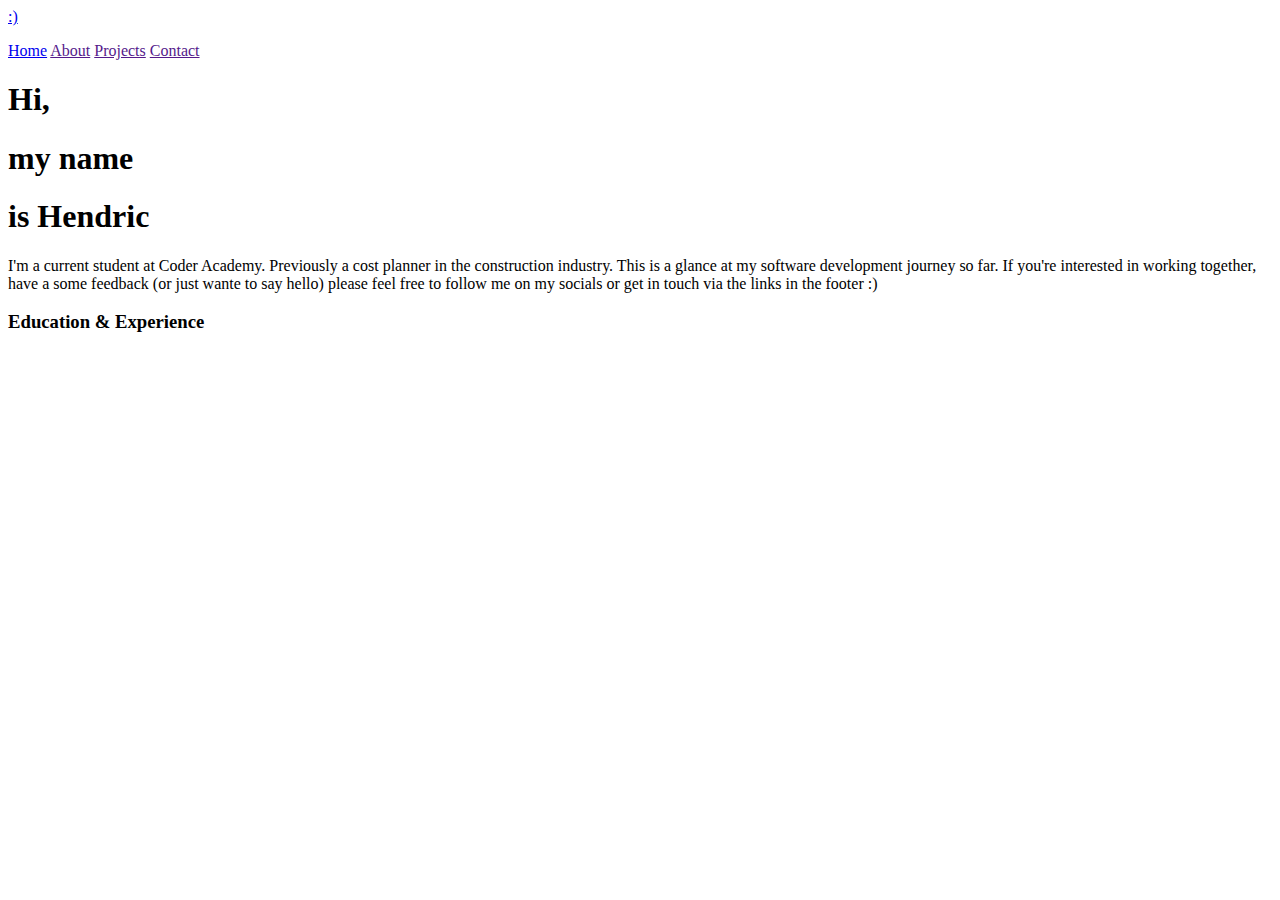
==== src/index.html @ ea8f6b7d "Start index. html with logo, nav bar items, head & intro paragraph" ====
<!DOCTYPE html>
<html lang="en">
<head>
    <meta charset="UTF-8">
    <meta name="viewport" content="width=device-width, initial-scale=1.0">
    <title>Hendric Widjaja | Web Developer</title>
</head>
<body>
    <header>
        <div id="logo">
            <a href="#"
                <p>
                    :)
                </p>
            </a>
        </div>
        <nav id="nav-items">
            <a href ="#">Home</a>
            <a href ="">About</a>
            <a href ="">Projects</a>
            <a href ="">Contact</a>
        </nav>
    </header>
    <main>
        <head class="intro">
            <h1>Hi,</h1>
            <h1>my name</h1>
            <h1>is Hendric</h1>
        </head>
        <aside>
            <p>
                I'm a current student at Coder Academy. Previously a cost planner in the construction industry. This is a glance at my software development journey so far. If you're interested in working together, have a some feedback (or just wante to say hello) please feel free to follow me on my socials or get in touch via the links in the footer :)
            </p>
        </aside>
        <head>
            <h3>
                Education & Experience
            </h3>
        </head>
    </main>
</body>
</html>
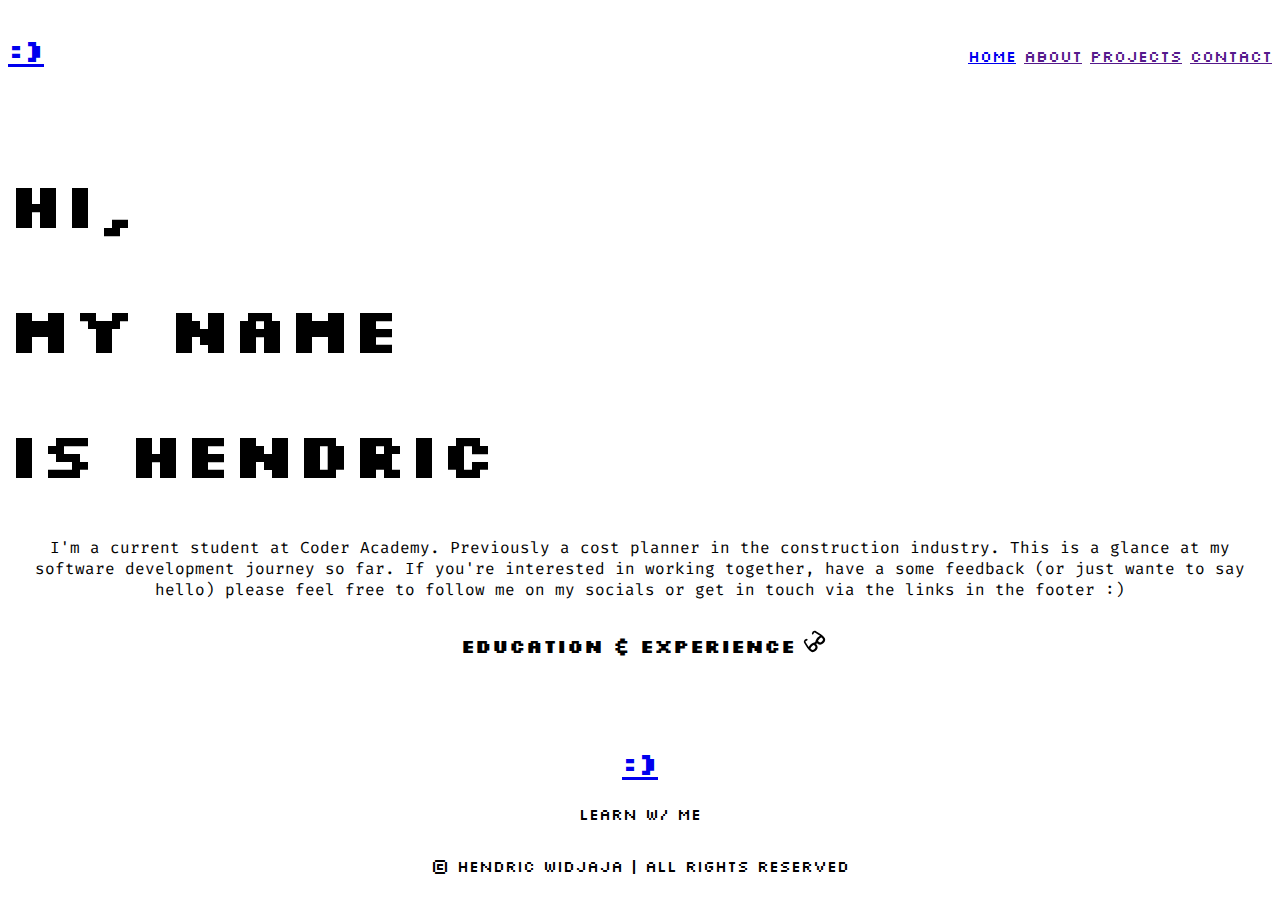
==== commit 3ab94c2d: "Add source for fonts and icons, created skeleton of footer and adjusted layout of content using flex" ====
--- a/src/index.html
+++ b/src/index.html
@@ -4,39 +4,76 @@
     <meta charset="UTF-8">
     <meta name="viewport" content="width=device-width, initial-scale=1.0">
     <title>Hendric Widjaja | Web Developer</title>
+
+    <!-- Link source for 3x google fonts (Fira Code / Silkscreen / Caveat) -->
+    <link rel="preconnect" href="https://fonts.googleapis.com">
+    <link rel="preconnect" href="https://fonts.gstatic.com" crossorigin>
+    <link href="https://fonts.googleapis.com/css2?family=Caveat:wght@400..700&family=Fira+Code:wght@300..700&family=Silkscreen:wght@400;700&display=swap" rel="stylesheet">
+
+    <!-- Link index.html to external stylesheet (index.css) -->
+    <link rel="stylesheet" href="./styles/index.css">
+
+    <!-- Link source for Font Awesome icons  -->
+    <link rel="stylesheet" href="https://cdnjs.cloudflare.com/ajax/libs/font-awesome/6.5.2/css/all.min.css" integrity="sha512-SnH5WK+bZxgPHs44uWIX+LLJAJ9/2PkPKZ5QiAj6Ta86w+fsb2TkcmfRyVX3pBnMFcV7oQPJkl9QevSCWr3W6A==" crossorigin="anonymous" referrerpolicy="no-referrer" />
+
 </head>
 <body>
     <header>
-        <div id="logo">
-            <a href="#"
-                <p>
-                    :)
-                </p>
-            </a>
+        <div class="header-section">
+            <div id="logo">
+                <a href="#">
+                    <h1>:)</h1>
+                </a>
+            </div>
+            <nav id="nav-items">
+                <a href ="#">Home</a>
+                <a href ="">About</a>
+                <a href ="">Projects</a>
+                <a href ="">Contact</a>
+            </nav>
         </div>
-        <nav id="nav-items">
-            <a href ="#">Home</a>
-            <a href ="">About</a>
-            <a href ="">Projects</a>
-            <a href ="">Contact</a>
-        </nav>
     </header>
     <main>
-        <head class="intro">
+        <div class="intro-heading">
             <h1>Hi,</h1>
             <h1>my name</h1>
             <h1>is Hendric</h1>
-        </head>
-        <aside>
+        </div>
+        <article class="intro-text">
             <p>
                 I'm a current student at Coder Academy. Previously a cost planner in the construction industry. This is a glance at my software development journey so far. If you're interested in working together, have a some feedback (or just wante to say hello) please feel free to follow me on my socials or get in touch via the links in the footer :)
             </p>
-        </aside>
-        <head>
+        </article>
+        <section class="edu-timeline">
             <h3>
                 Education & Experience
             </h3>
-        </head>
+            <img src="./images/edu-exp-icon.svg" alt="Icon representing a pair of grey glasses">
+        </section>
     </main>
+    <footer>
+            <div id="logo">
+                <a href="#">
+                    <h1>:)</h1>
+                </a>
+            </div>
+            <section class="footer-text">
+                <p>LEARN W/ ME</p>
+            </section>
+            <div class="social-media">
+                <a href="https://www.linkedin.com" target="_blank">
+                    <i class="fa-brands fa-github"></i>
+                </a>
+                <a href="https://www.linkedin.com" target="_blank">
+                    <i class="fa-brands fa-linkedin-in"></i>
+                </a>
+                <a href="https://www.linkedin.com" target="_blank">
+                    <i class="fa-solid fa-envelope"></i>
+                </a>
+            </div>
+            <div class="footer-text">
+                <p>&copy; HENDRIC WIDJAJA | ALL RIGHTS RESERVED</p>
+            </div>
+    </footer>
 </body>
 </html>--- a/src/styles/index.css
+++ b/src/styles/index.css
@@ -0,0 +1,73 @@
+/* Variables */
+:root {
+    --font-heading: "Silkscreen";
+}
+
+body {
+    display: flex;
+    flex-direction: column;
+    min-height: 100dvh;
+    justify-content: space-between;
+}
+
+#logo {
+    font-family: var(--font-heading);
+}
+
+/* Styling for header section */
+.header-section {
+    display: flex;
+    justify-content: space-between;
+    align-items: flex-end;
+    align-items: baseline;
+}
+
+#nav-items {
+    font-family:var(--font-heading);
+}
+
+/* Styling for introduction section */
+.intro-heading {
+    font-family: var(--font-heading);
+    font-size: 32px;
+}
+
+.intro-text {
+    font-family: "Fira code";
+    text-align: center;
+}
+
+/* Styling for Education & Experience section */
+.edu-timeline {
+    font-family: var(--font-heading);
+    /* font-size: 24px; */
+    display: flex;
+    justify-content: center;
+    align-items: baseline;
+    gap: 5px;
+}
+
+.edu-timeline img {
+    display: inline-block;
+    width: 20px;
+    height: 20px;
+    padding-left: 0px;
+    padding-top: 12px;
+    transform: rotate(-45deg);
+}
+
+/* Styling for footer section */
+footer {
+    padding: 16px;
+    text-align: center;
+}
+
+.social-media {
+    display: flex;
+    justify-content: center;
+    gap: 3rem;
+}
+
+.footer-text {
+    font-family: var(--font-heading);
+}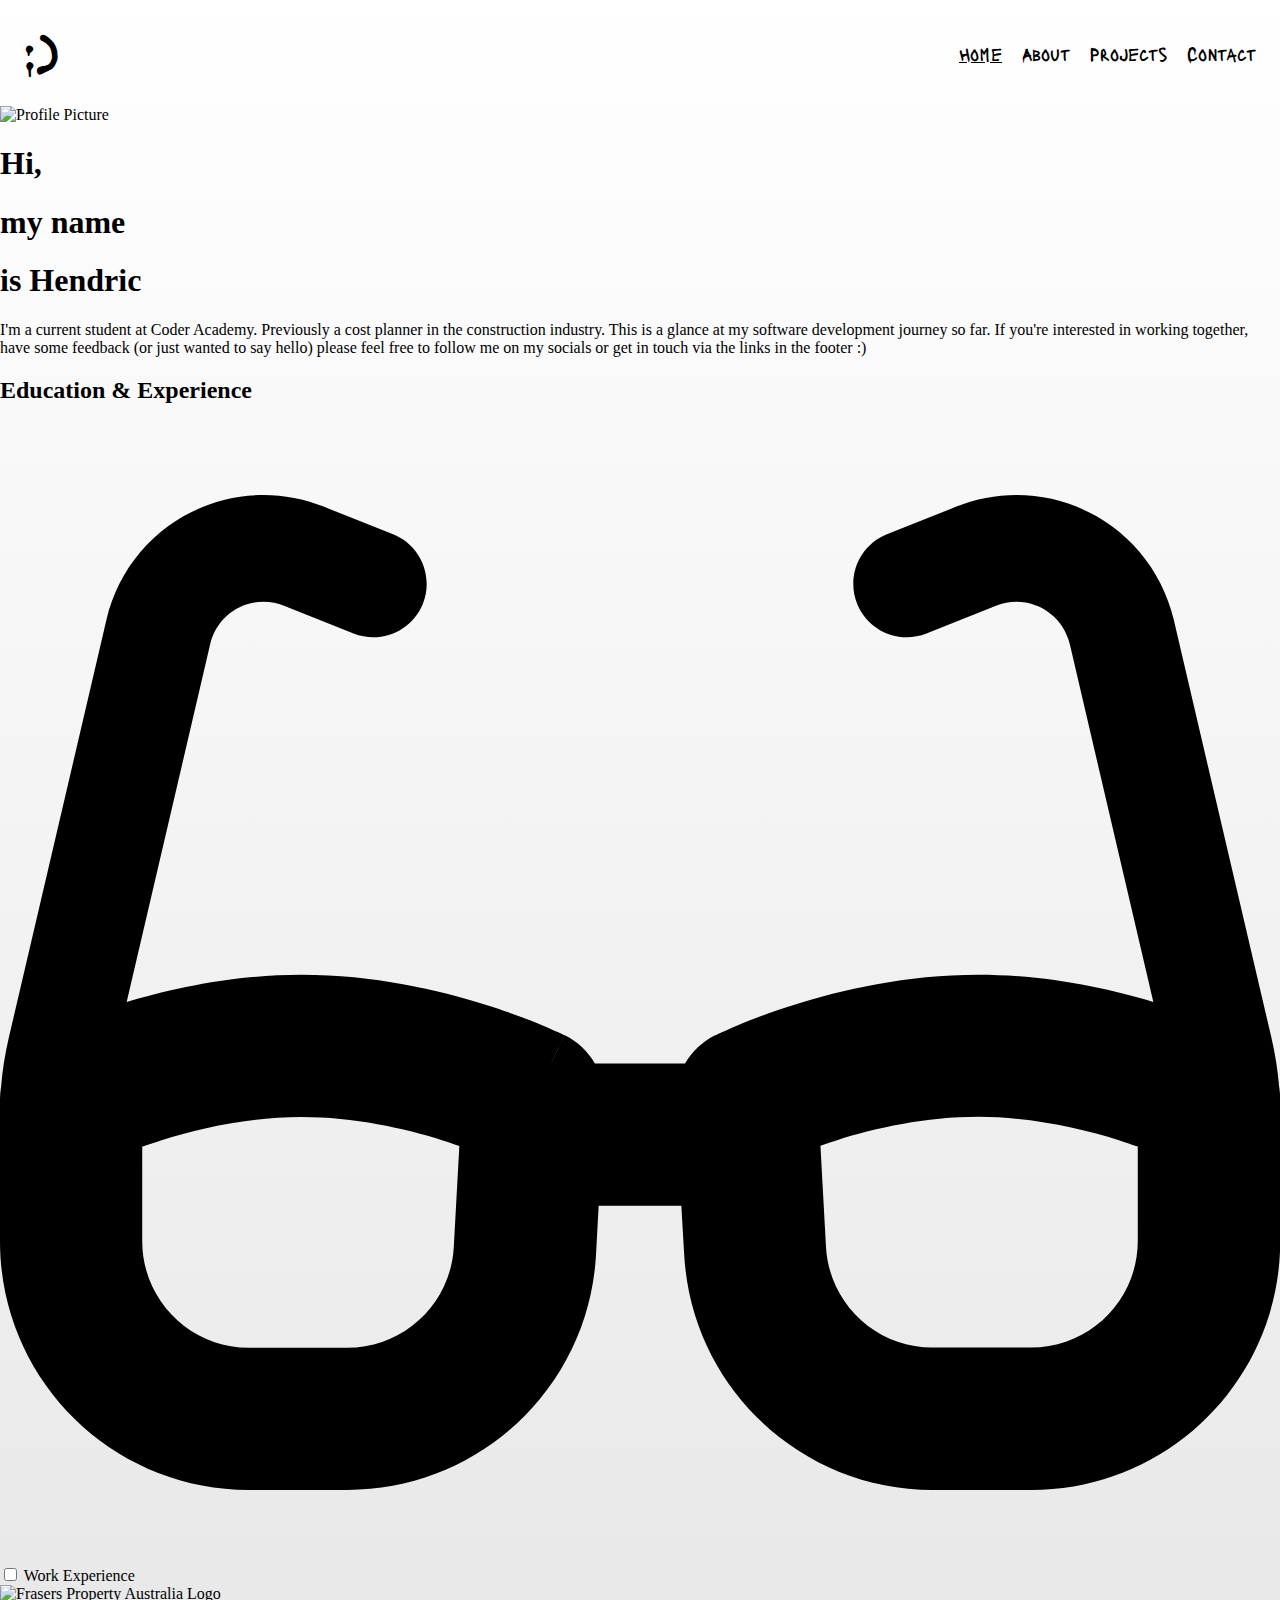
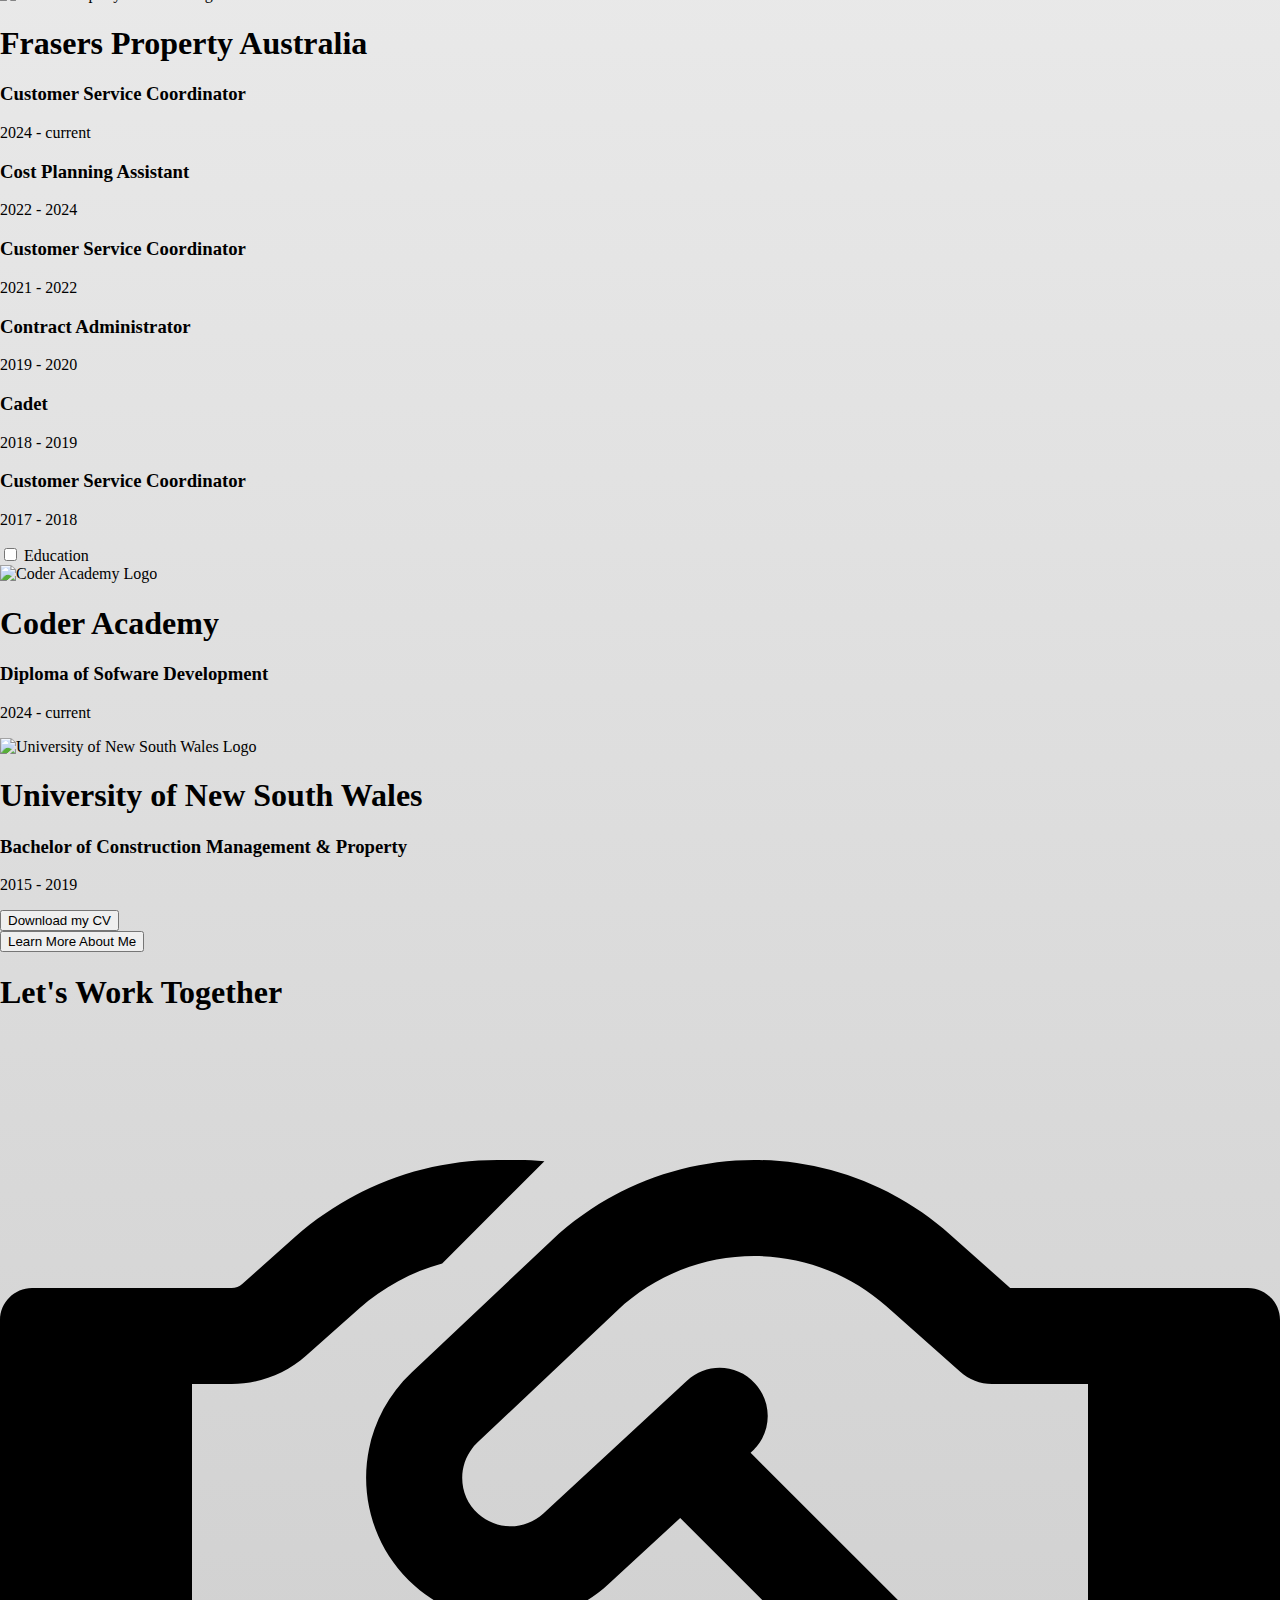
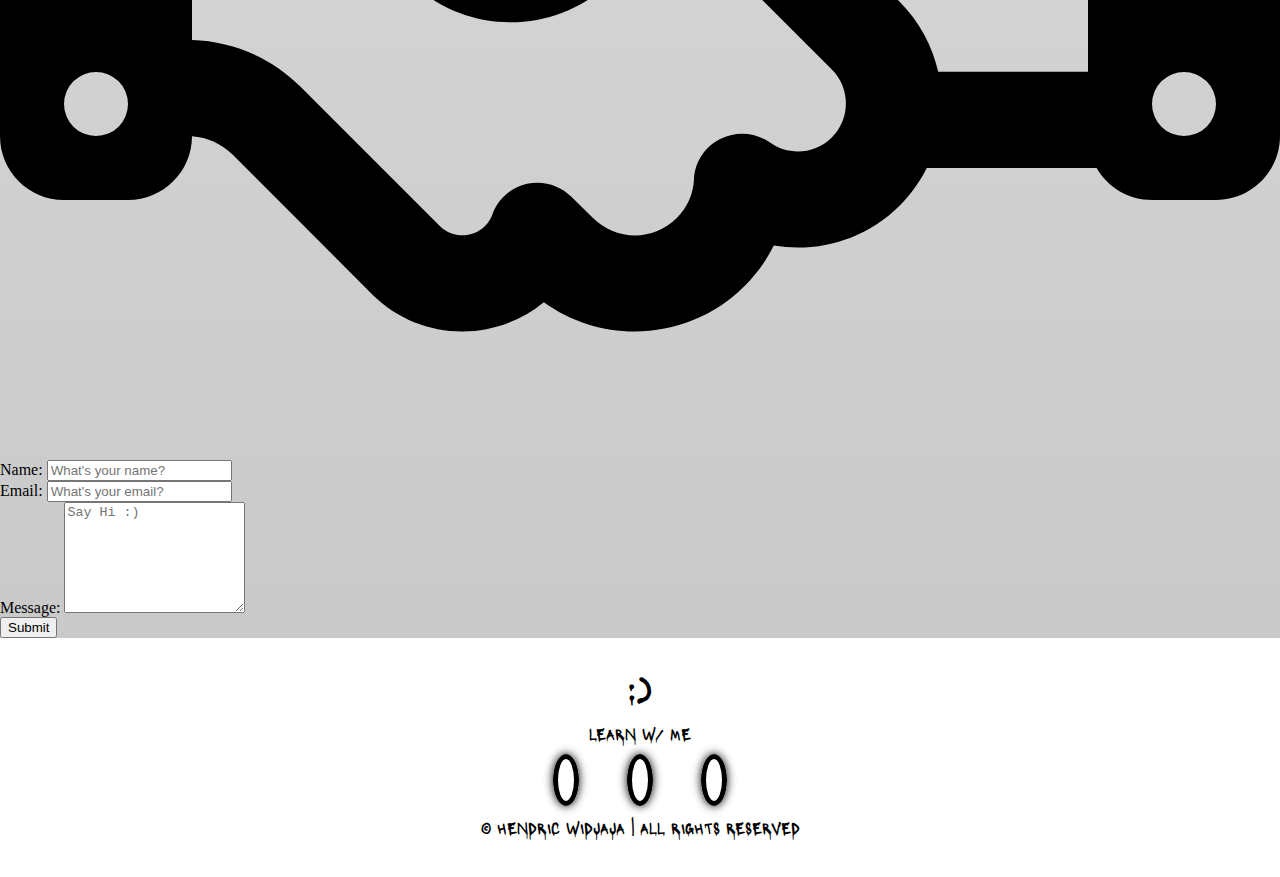
==== commit 5f091a1b: "Created new html pages for projects and project-page.css" ====
--- a/src/index.html
+++ b/src/index.html
@@ -5,75 +5,171 @@
     <meta name="viewport" content="width=device-width, initial-scale=1.0">
     <title>Hendric Widjaja | Web Developer</title>
 
-    <!-- Link source for 3x google fonts (Fira Code / Silkscreen / Caveat) -->
+    <!-- Link source for 4x google fonts (Fira Code / Laquer / Silkscreen / Caveat) -->
     <link rel="preconnect" href="https://fonts.googleapis.com">
     <link rel="preconnect" href="https://fonts.gstatic.com" crossorigin>
-    <link href="https://fonts.googleapis.com/css2?family=Caveat:wght@400..700&family=Fira+Code:wght@300..700&family=Silkscreen:wght@400;700&display=swap" rel="stylesheet">
+    <link href="https://fonts.googleapis.com/css2?family=Caveat:wght@400..700&family=Fira+Code:wght@300..700&family=Lacquer&family=Silkscreen:wght@400;700&display=swap" rel="stylesheet">
 
-    <!-- Link index.html to external stylesheet (index.css) -->
+    <!-- Link index.html to external stylesheets (index.css) -->
     <link rel="stylesheet" href="./styles/index.css">
+    <link rel="stylesheet" href="./styles/home.css">
 
     <!-- Link source for Font Awesome icons  -->
     <link rel="stylesheet" href="https://cdnjs.cloudflare.com/ajax/libs/font-awesome/6.5.2/css/all.min.css" integrity="sha512-SnH5WK+bZxgPHs44uWIX+LLJAJ9/2PkPKZ5QiAj6Ta86w+fsb2TkcmfRyVX3pBnMFcV7oQPJkl9QevSCWr3W6A==" crossorigin="anonymous" referrerpolicy="no-referrer" />
 
 </head>
 <body>
-    <header>
-        <div class="header-section">
+    <div class="page-background">
+        <header>
             <div id="logo">
-                <a href="#">
-                    <h1>:)</h1>
-                </a>
+                <a href="#">:)</a>
             </div>
             <nav id="nav-items">
-                <a href ="#">Home</a>
-                <a href ="">About</a>
-                <a href ="">Projects</a>
-                <a href ="">Contact</a>
+                <a class="active" href ="#">Home</a>
+                <a href ="./pages/about.html">About</a>
+                <a href ="./pages/projects.html">Projects</a>
+                <a href ="./pages/contact.html">Contact</a>
             </nav>
-        </div>
-    </header>
-    <main>
-        <div class="intro-heading">
-            <h1>Hi,</h1>
-            <h1>my name</h1>
-            <h1>is Hendric</h1>
-        </div>
-        <article class="intro-text">
-            <p>
-                I'm a current student at Coder Academy. Previously a cost planner in the construction industry. This is a glance at my software development journey so far. If you're interested in working together, have a some feedback (or just wante to say hello) please feel free to follow me on my socials or get in touch via the links in the footer :)
-            </p>
-        </article>
-        <section class="edu-timeline">
-            <h3>
-                Education & Experience
-            </h3>
-            <img src="./images/edu-exp-icon.svg" alt="Icon representing a pair of grey glasses">
-        </section>
-    </main>
-    <footer>
-            <div id="logo">
-                <a href="#">
-                    <h1>:)</h1>
-                </a>
+        </header>
+        <main>
+            <div class="profile">
+                <img src="./images/profile-picture2.jpg" alt="Profile Picture">
+            </div>
+            <div class="intro-heading">
+                    <h1>Hi,</h1>
+                    <h1>my name</h1>
+                    <h1>is Hendric</h1>
+            </div>
+            <article class="intro-text">
+                <p>
+                    I'm a current student at Coder Academy. Previously a cost planner in the construction industry. This is a glance at my software development journey so far. If you're interested in working together, have some feedback (or just wanted to say hello) please feel free to follow me on my socials or get in touch via the links in the footer :)
+                </p>
+            </article>
+            <section class="education-experience">
+                <section class="education-main-heading">
+                    <h2>
+                        Education & Experience
+                    </h2>
+                    <img src="./images/edu-exp-icon.svg" alt="Icon representing a pair of grey glasses">
+                </section>
+                <div class="accordion">
+                    <div>
+                        <input type="checkbox" name="education-accordion" id="Work-Experience" class="accordion__input">
+                        <label for="Work-Experience" class="accordion__label">Work Experience</label>
+                        <div class="accordion__content" id="work-exp-background">
+                            <div class="frasers-heading">
+                                <img src="./images/fpa-logo.png" alt="Frasers Property Australia Logo">
+                                <h1>Frasers Property Australia</h1>
+                            </div>
+                                <div class="frasers-roles">
+                                    <div class="frasers-role">
+                                        <h3>Customer Service Coordinator</h3>
+                                        <p>2024 - current</p>
+                                    </div>
+                                    <div class="frasers-role">
+                                        <h3>Cost Planning Assistant</h3>
+                                        <p>2022 - 2024</p>
+                                    </div>
+                                    <div class="frasers-role">
+                                        <h3>Customer Service Coordinator</h3>
+                                        <p>2021 - 2022</p>
+                                    </div>
+                                    <div class="frasers-role">
+                                        <h3>Contract Administrator</h3>
+                                        <p>2019 - 2020</p>
+                                    </div>
+                                    <div class="frasers-role">
+                                        <h3>Cadet</h3>
+                                        <p>2018 - 2019</p>
+                                    </div>
+                                    <div class="frasers-role">
+                                        <h3>Customer Service Coordinator</h3>
+                                        <p>2017 - 2018</p>
+                                    </div>
+                                </div>
+                        </div>
+                    <div>
+                    <div>
+                        <input type="checkbox" name="education-accordion" id="Education" class="accordion__input">
+                        <label for="Education" class="accordion__label">Education</label>
+                        <div class="accordion__content" id="education-background">
+                            <div class="education-heading">
+                                <div class="coder-academy-section">
+                                    <img src="./images/coder-academy-logo.png" alt="Coder Academy Logo">
+                                    <h1>Coder Academy</h1>
+                                </div>
+                                <div class="education-role">
+                                    <h3>Diploma of Sofware Development</h3>
+                                    <p>2024 - current</p>
+                                </div>
+                            </div>
+                            <div class="education-heading">
+                                <div class="unsw-section">
+                                    <img src="./images/unsw-logo.png" alt="University of New South Wales Logo">
+                                    <h1>University of New South Wales</h1>
+                                </div>
+                                <div class="education-role">
+                                    <h3>Bachelor of Construction Management & Property</h3>
+                                    <p>2015 - 2019</p>
+                                </div>
+                            </div>
+                        <div>
+                </div>
+            </section>
+            <div class="buttons">
+                <div class="btn-div">
+                    <button id="cv">Download my CV</button>
+                </div>
+                <div class="btn-div">
+                    <a href="./pages/about.html">
+                        <button id="about-btn-div">Learn More About Me</button>
+                    </a>
+                </div>
+            </div>
+            <form>
+                <div class="lets-work-heading">
+                    <h1>Let's Work Together</h1>
+                    <img src="./images/work-together-icon.svg" alt="Handshake icon">
+                </div>
+                <div class="form-elements">
+                    <label for="name">Name:</label>
+                    <input type="text" id="name" class="form-input" placeholder="What's your name?" autocomplete="on">
+                </div>
+                <div class="form-elements">
+                    <label for="email">Email:</label>
+                    <input type="text" id="email" class="form-input" placeholder="What's your email?" autocomplete="on">
+                </div>
+                <div class="form-elements">
+                    <label for="message">Message:</label>
+                    <textarea rows=7 id="message" class="form-input form-textarea" placeholder="Say Hi :)"></textarea>
+                </div>
+                <div class="form-elements">
+                        <button id="submit-message">Submit</button>
+                </div>
+            </form>
+        </main>
+        <footer>
+            <div id="footer-logo">
+                <a href="#">:)</a>
             </div>
             <section class="footer-text">
                 <p>LEARN W/ ME</p>
             </section>
             <div class="social-media">
-                <a href="https://www.linkedin.com" target="_blank">
+                <a href="https://github.com/hendricwidjaja" aria-label="Link to Hendric Widjaja's Github Profile" target="_blank" >
                     <i class="fa-brands fa-github"></i>
                 </a>
-                <a href="https://www.linkedin.com" target="_blank">
+                <a href="https://www.linkedin.com/in/hendric-widjaja/" aria-label="Link to Hendric Widjaja's Linkedin Profile" target="_blank">
                     <i class="fa-brands fa-linkedin-in"></i>
                 </a>
-                <a href="https://www.linkedin.com" target="_blank">
+                <a href="mailto:hcwidjaja@gmail.com" aria-label="Compose a new email to Hendric Widjaja" target="_blank">
                     <i class="fa-solid fa-envelope"></i>
                 </a>
             </div>
             <div class="footer-text">
                 <p>&copy; HENDRIC WIDJAJA | ALL RIGHTS RESERVED</p>
             </div>
-    </footer>
+        </footer>
+    </div>
 </body>
 </html>--- a/src/styles/index.css
+++ b/src/styles/index.css
@@ -1,71 +1,123 @@
 /* Variables */
 :root {
-    --font-heading: "Silkscreen";
+    --font-heading: "Lacquer";
+    --font-secondary: "Fira Code";
+    --main-background: linear-gradient(rgba(255, 255, 255, 0.354), #c6c6c6)
 }
 
 body {
     display: flex;
+    flex-wrap: wrap;
     flex-direction: column;
     min-height: 100dvh;
     justify-content: space-between;
-}
-
-#logo {
-    font-family: var(--font-heading);
+    margin: 0px;
 }
 
 /* Styling for header section */
-.header-section {
+
+#logo {
+    padding: 24px;
+}
+
+#logo a {
+    font-family: var(--font-heading);
+    display: inline-block;
+    color: black;
+    font-size: 3rem;
+    text-decoration: none;
+    cursor: pointer;
+    transition: 0.3s ease-in-out;
+}
+
+#logo a:hover {
+    transform: scale(1.25) rotate(5deg) translate(2px);
+    text-shadow: 0 0 16px black;
+}
+
+header {
     display: flex;
     justify-content: space-between;
-    align-items: flex-end;
-    align-items: baseline;
+    align-items: center;
 }
 
 #nav-items {
     font-family:var(--font-heading);
+    display: flex;
+    gap: 20px;
+    padding: 24px;
 }
 
-/* Styling for introduction section */
-.intro-heading {
-    font-family: var(--font-heading);
-    font-size: 32px;
+#nav-items a {
+    text-decoration: none;
+    color: black;
+    cursor: pointer;
+    transition: 0.3s ease-in-out;
+    font-size: 1.2rem;
 }
 
-.intro-text {
-    font-family: "Fira code";
-    text-align: center;
+#nav-items a:hover {
+    transform: scale(1.25);
+    text-shadow: 0 0 16px rgba(0, 0, 0, 0.385);
 }
 
-/* Styling for Education & Experience section */
-.edu-timeline {
-    font-family: var(--font-heading);
-    /* font-size: 24px; */
-    display: flex;
-    justify-content: center;
-    align-items: baseline;
-    gap: 5px;
+#nav-items a.active {
+    text-decoration: underline;
 }
 
-.edu-timeline img {
-    display: inline-block;
-    width: 20px;
-    height: 20px;
-    padding-left: 0px;
-    padding-top: 12px;
-    transform: rotate(-45deg);
+/* Styling for background of header & main sections */
+.page-background {
+    background-image: var(--main-background);
 }
 
 /* Styling for footer section */
 footer {
-    padding: 16px;
+    background-color: white;
+    padding: 32px 16px 16px 16px;
     text-align: center;
+}
+
+#footer-logo a {
+    font-family: var(--font-heading);
+    display: inline-block;
+    color: black;
+    font-size: 2rem;
+    text-decoration: none;
+    cursor: pointer;
+    transition: 0.3s ease-in-out;
+}
+
+#footer-logo a:hover {
+    transform: scale(1.25);
+    text-shadow: 0 0 16px black;
+}
+
+.footer-text {
+    margin-bottom: 24px;
 }
 
 .social-media {
     display: flex;
     justify-content: center;
     gap: 3rem;
+    margin-bottom: 24px;
+}
+
+.social-media i {
+    font-size: 24px;
+    color: black;
+    background-color: white;
+    border: 5px solid black;
+    padding: 8px;
+    border-radius: 50%;
+    box-shadow: 0 0 10px black;
+    cursor: pointer;
+    transition: 0.3s ease-in-out;
+}
+
+.social-media i:hover {
+    transform: scale(1.25);
+    box-shadow: 0 0 25px black;
 }
 
 .footer-text {
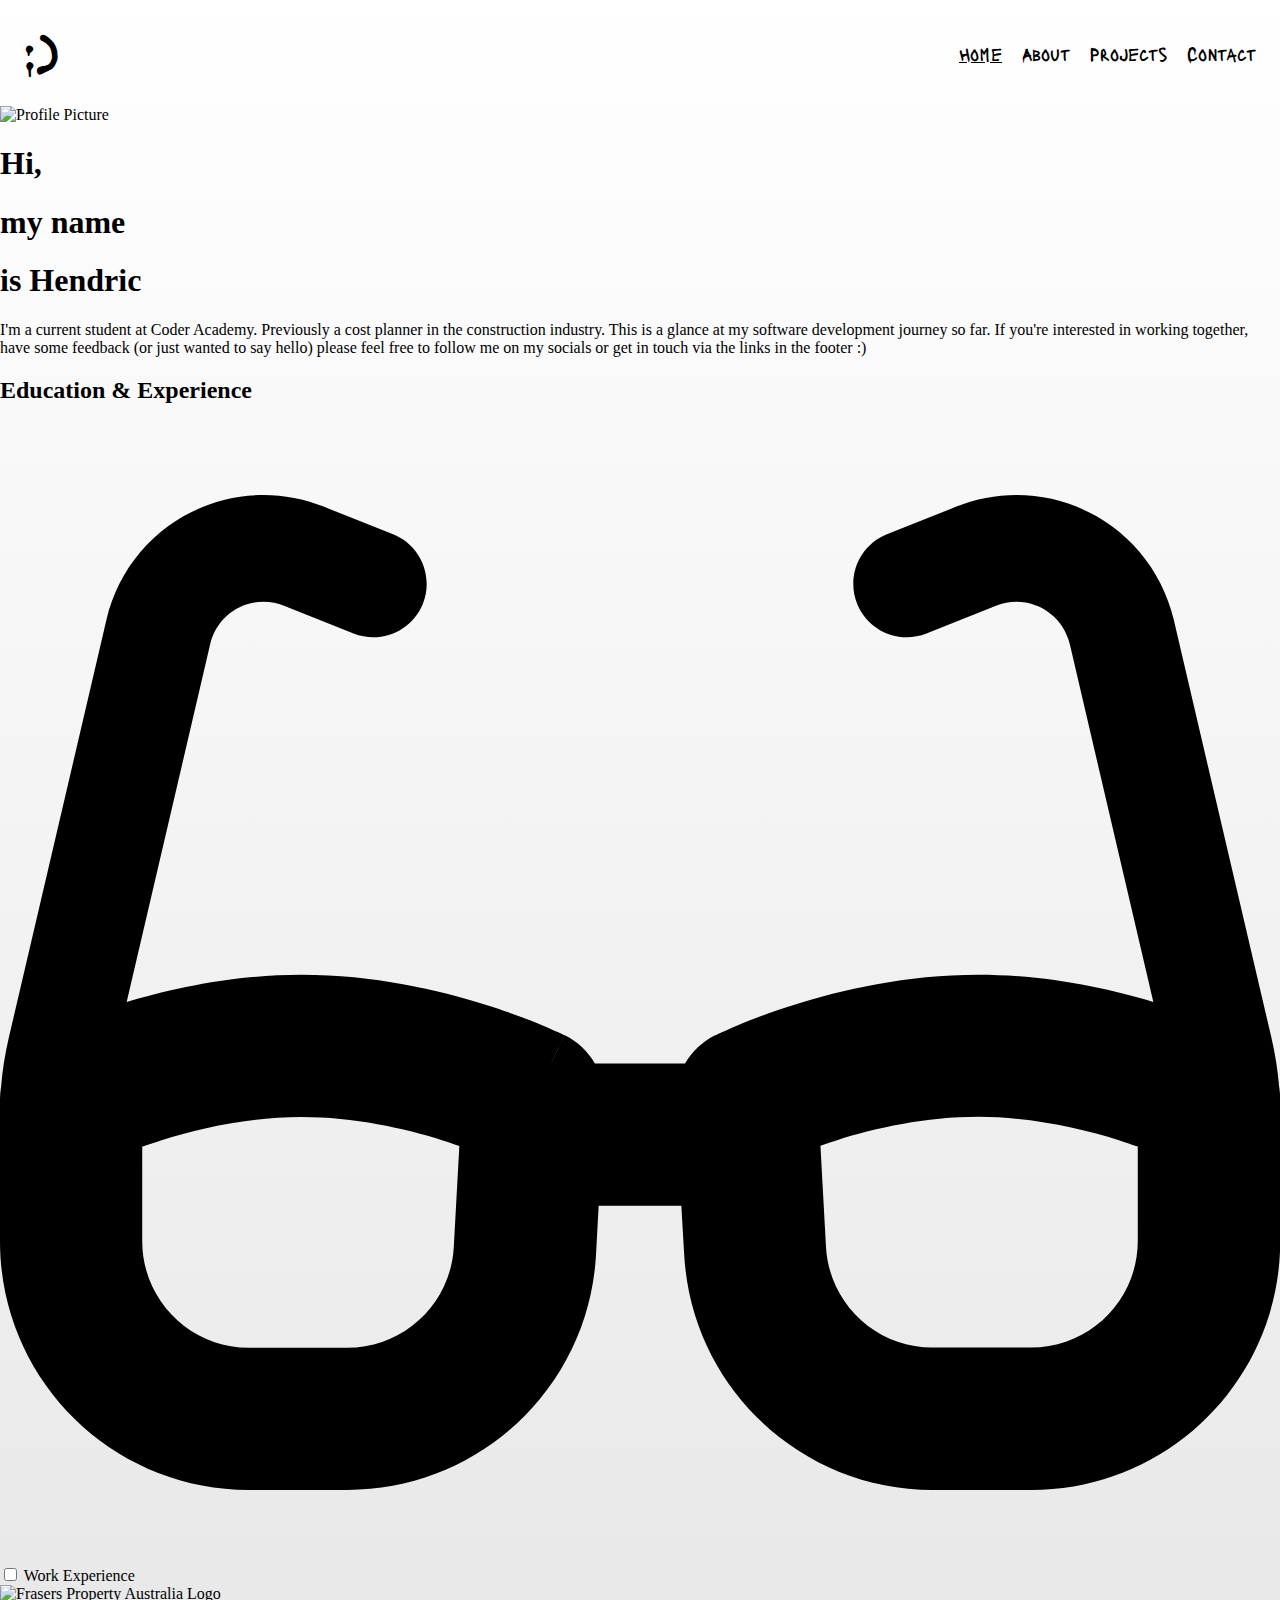
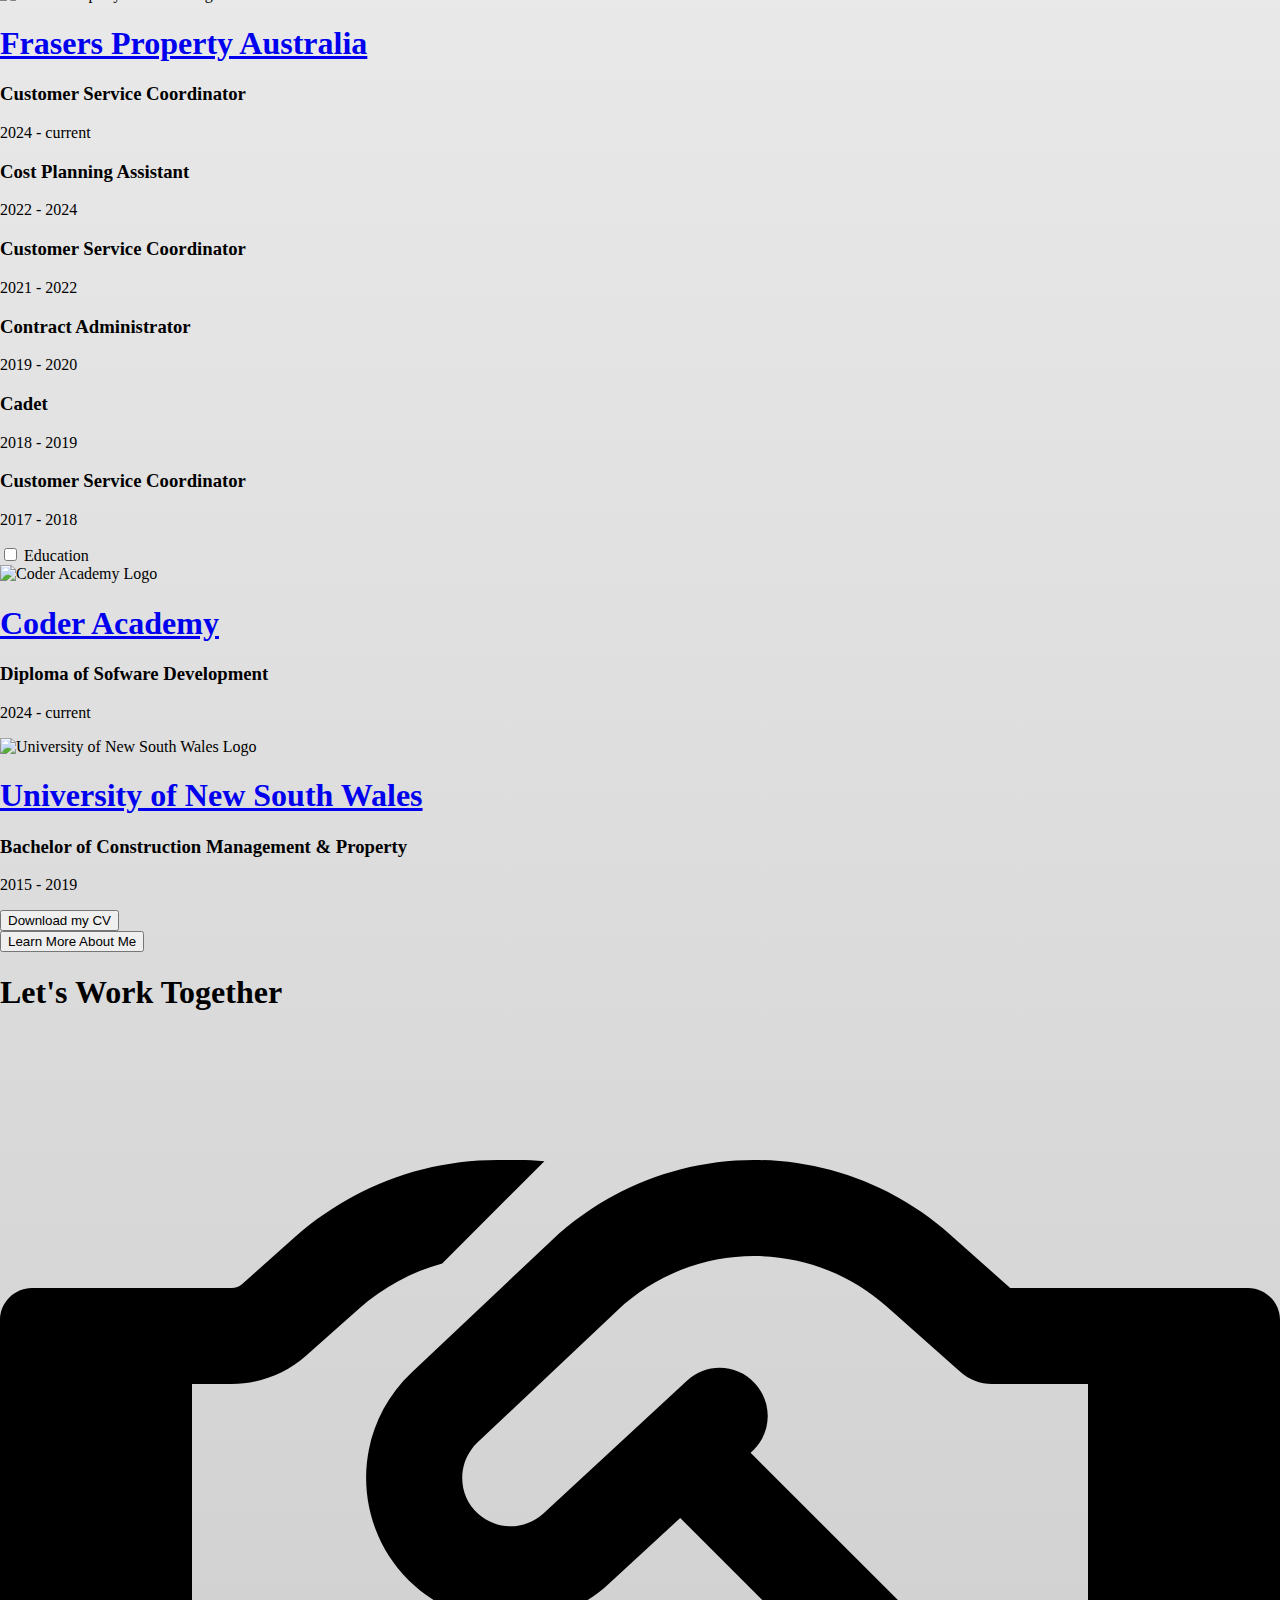
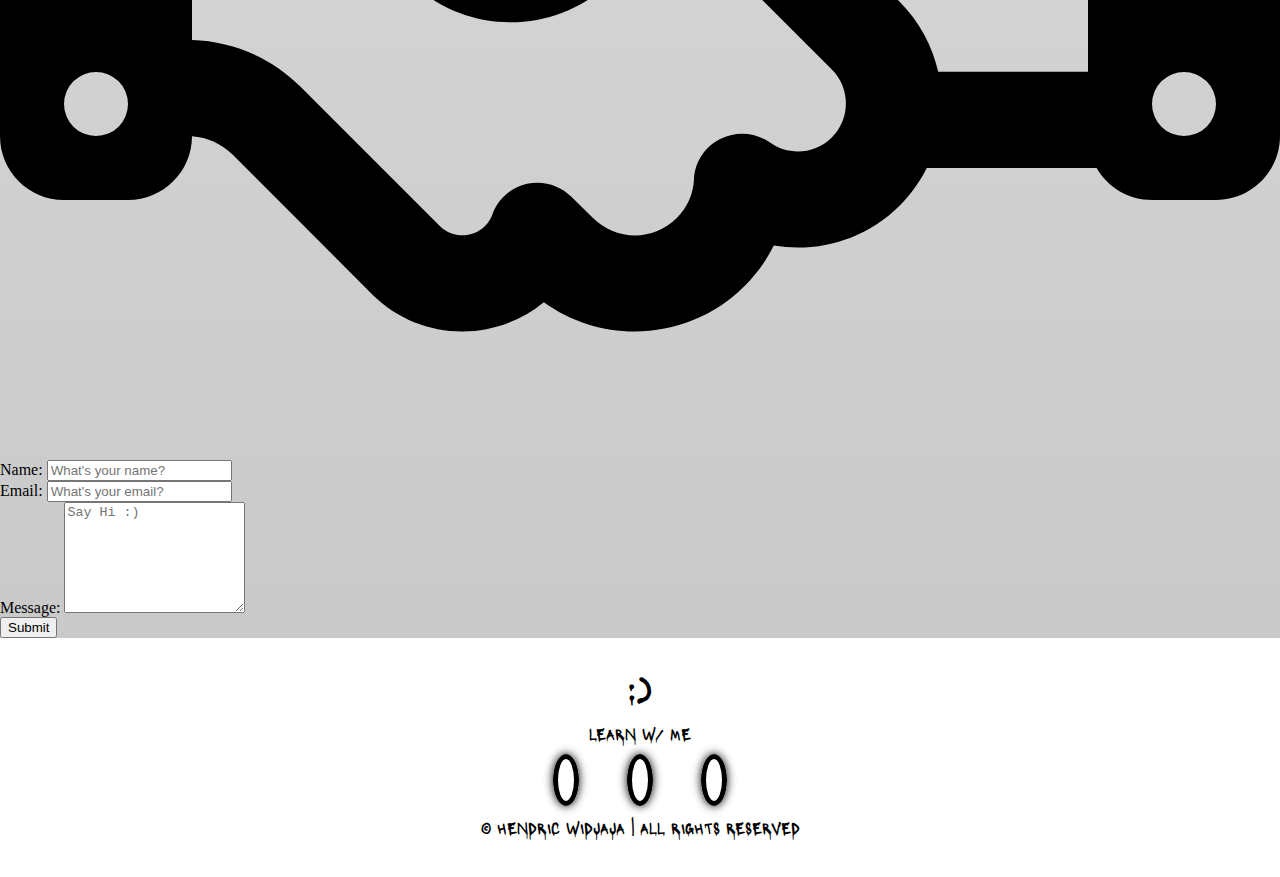
==== commit 48f4e2d1: "Add resume to git repo and link to download my cv button on home page" ====
--- a/src/index.html
+++ b/src/index.html
@@ -57,10 +57,12 @@
                         <input type="checkbox" name="education-accordion" id="Work-Experience" class="accordion__input">
                         <label for="Work-Experience" class="accordion__label">Work Experience</label>
                         <div class="accordion__content" id="work-exp-background">
-                            <div class="frasers-heading">
-                                <img src="./images/fpa-logo.png" alt="Frasers Property Australia Logo">
-                                <h1>Frasers Property Australia</h1>
-                            </div>
+                                <div class="frasers-heading">
+                                    <img src="./images/fpa-logo.png" alt="Frasers Property Australia Logo">
+                                    <a href="https://www.frasersproperty.com.au/" target="_blank" aria-label="Link to Frasers Property Australia Website">
+                                        <h1>Frasers Property Australia</h1>
+                                    </a>                            
+                                </div>
                                 <div class="frasers-roles">
                                     <div class="frasers-role">
                                         <h3>Customer Service Coordinator</h3>
@@ -96,7 +98,9 @@
                             <div class="education-heading">
                                 <div class="coder-academy-section">
                                     <img src="./images/coder-academy-logo.png" alt="Coder Academy Logo">
-                                    <h1>Coder Academy</h1>
+                                    <a href="https://coderacademy.edu.au/" target="_blank" aria-label="Link to Coder Academy Website">
+                                        <h1>Coder Academy</h1>
+                                    </a>
                                 </div>
                                 <div class="education-role">
                                     <h3>Diploma of Sofware Development</h3>
@@ -106,7 +110,9 @@
                             <div class="education-heading">
                                 <div class="unsw-section">
                                     <img src="./images/unsw-logo.png" alt="University of New South Wales Logo">
-                                    <h1>University of New South Wales</h1>
+                                    <a href="https://www.unsw.edu.au/" target="_blank" aria-label="Link to UNSW Website">
+                                        <h1>University of New South Wales</h1>
+                                    </a>
                                 </div>
                                 <div class="education-role">
                                     <h3>Bachelor of Construction Management & Property</h3>
@@ -118,7 +124,9 @@
             </section>
             <div class="buttons">
                 <div class="btn-div">
-                    <button id="cv">Download my CV</button>
+                    <a href="./hw-resume-t1a2.pdf" target="_blank" alt="Download my CV">
+                        <button id="cv">Download my CV</button>
+                    </a>
                 </div>
                 <div class="btn-div">
                     <a href="./pages/about.html">
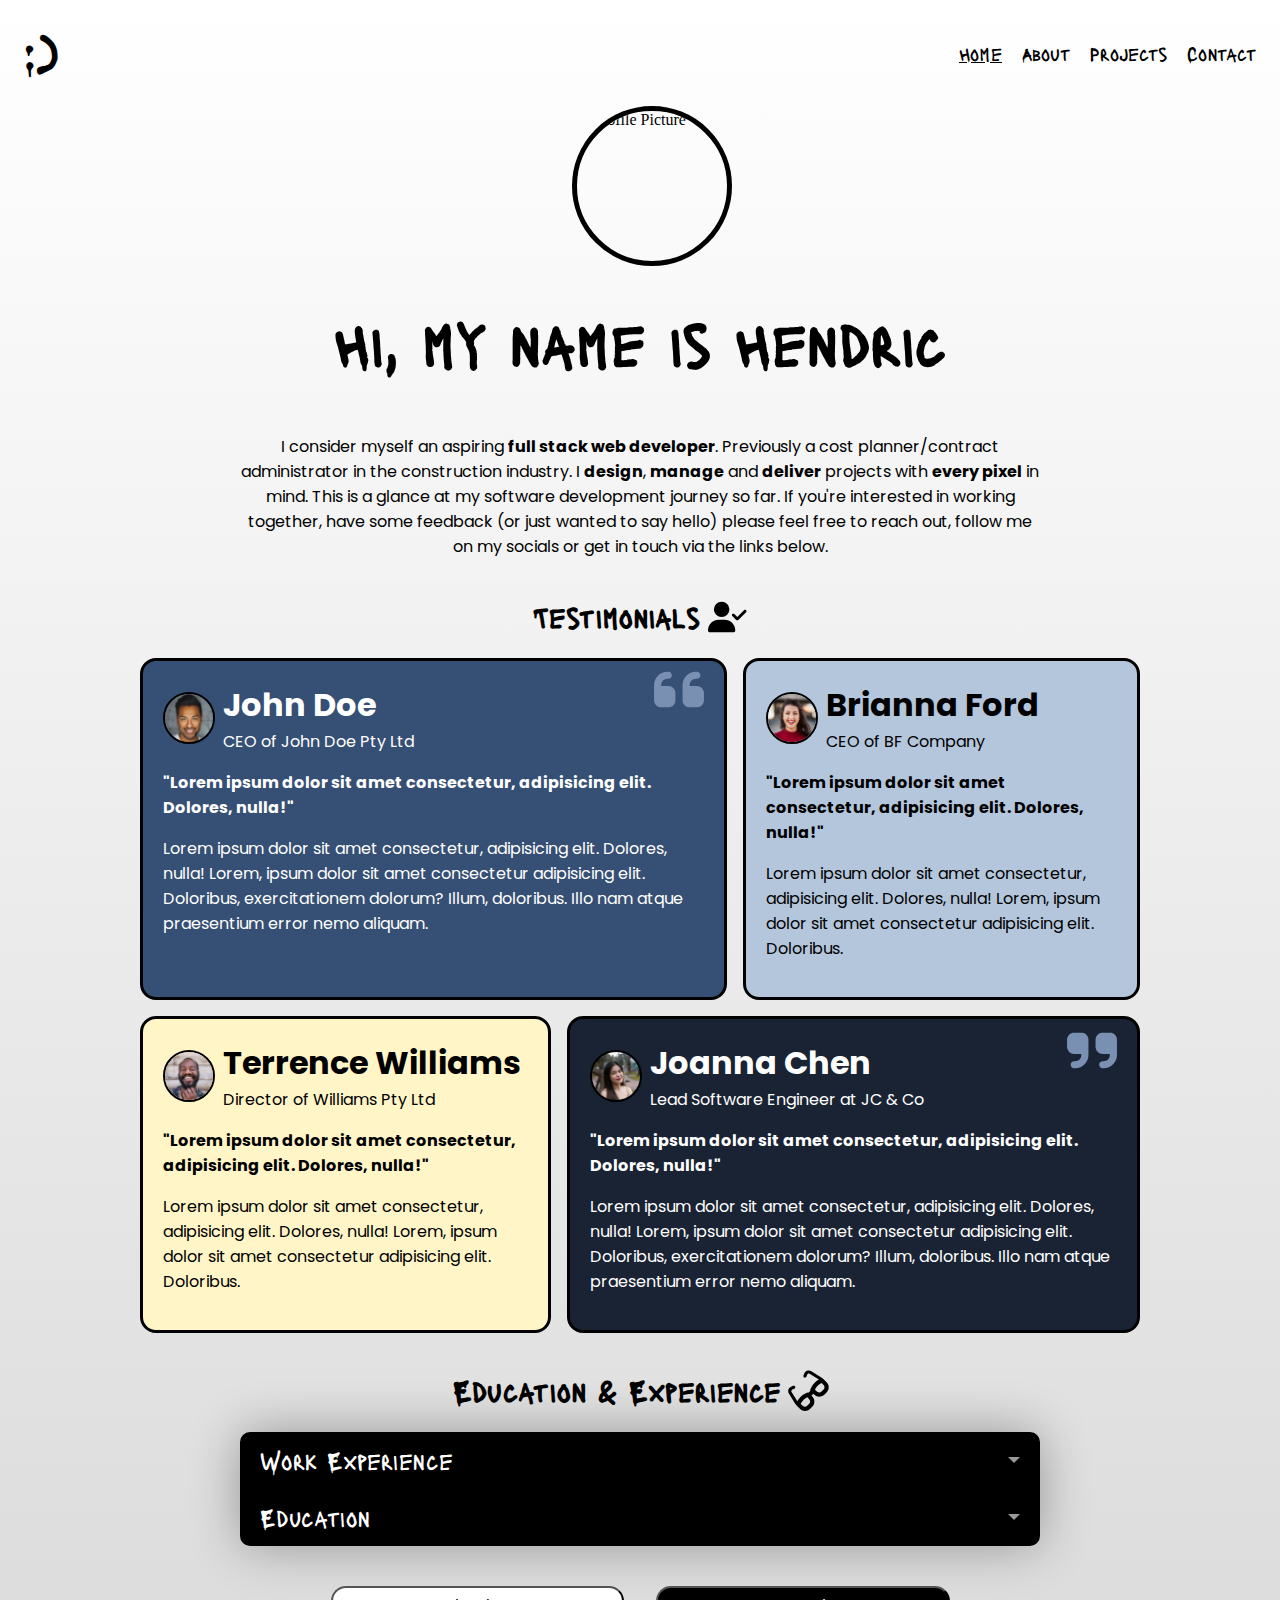
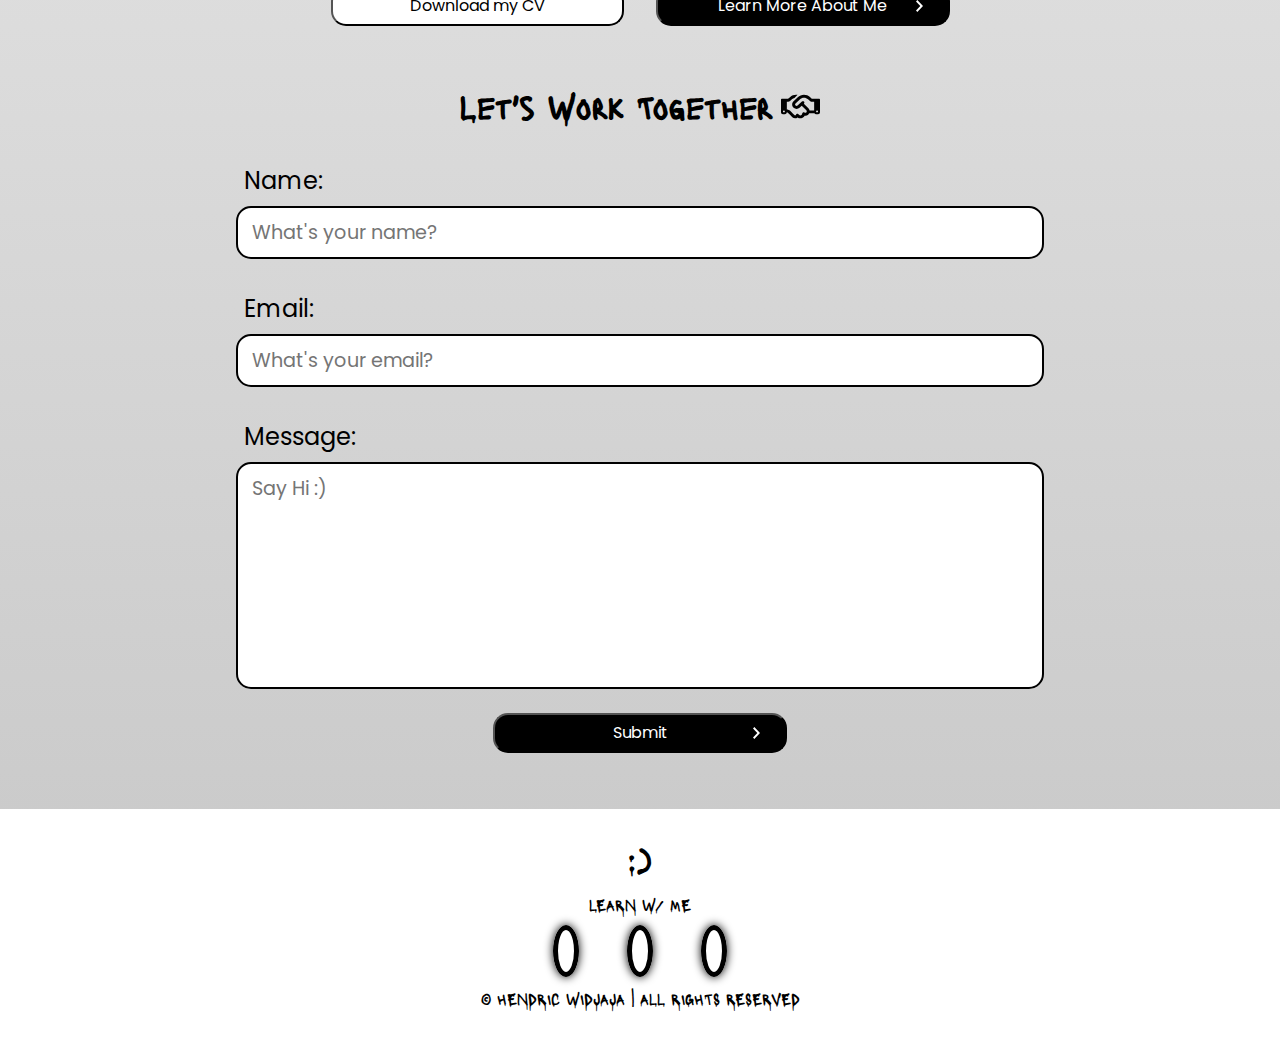
==== commit e3b02611: "Add testimonial section to home page and update secondary font to home & about pages for better legi" ====
--- a/src/index.html
+++ b/src/index.html
@@ -5,10 +5,10 @@
     <meta name="viewport" content="width=device-width, initial-scale=1.0">
     <title>Hendric Widjaja | Web Developer</title>
 
-    <!-- Link source for 4x google fonts (Fira Code / Laquer / Silkscreen / Caveat) -->
+    <!-- Link source for 2x google fonts (Poppins & Laquer) -->
     <link rel="preconnect" href="https://fonts.googleapis.com">
     <link rel="preconnect" href="https://fonts.gstatic.com" crossorigin>
-    <link href="https://fonts.googleapis.com/css2?family=Caveat:wght@400..700&family=Fira+Code:wght@300..700&family=Lacquer&family=Silkscreen:wght@400;700&display=swap" rel="stylesheet">
+    <link href="https://fonts.googleapis.com/css2?family=Lacquer&family=Poppins:ital,wght@0,100;0,200;0,300;0,400;0,500;0,600;0,700;0,800;0,900;1,100;1,200;1,300;1,400;1,500;1,600;1,700;1,800;1,900&display=swap" rel="stylesheet">
 
     <!-- Link index.html to external stylesheets (index.css) -->
     <link rel="stylesheet" href="./styles/index.css">
@@ -16,6 +16,9 @@
 
     <!-- Link source for Font Awesome icons  -->
     <link rel="stylesheet" href="https://cdnjs.cloudflare.com/ajax/libs/font-awesome/6.5.2/css/all.min.css" integrity="sha512-SnH5WK+bZxgPHs44uWIX+LLJAJ9/2PkPKZ5QiAj6Ta86w+fsb2TkcmfRyVX3pBnMFcV7oQPJkl9QevSCWr3W6A==" crossorigin="anonymous" referrerpolicy="no-referrer" />
+
+    <!-- Add link to favicon -->
+    <link rel="icon" href="./images/face-laugh-beam-solid.svg">
 
 </head>
 <body>
@@ -42,9 +45,63 @@
             </div>
             <article class="intro-text">
                 <p>
-                    I'm a current student at Coder Academy. Previously a cost planner in the construction industry. This is a glance at my software development journey so far. If you're interested in working together, have some feedback (or just wanted to say hello) please feel free to follow me on my socials or get in touch via the links in the footer :)
+                    I consider myself an aspiring <strong>full stack web developer</strong>. Previously a cost planner/contract administrator in the construction industry. I <strong>design</strong>, <strong>manage</strong> and <strong>deliver</strong> projects with <strong>every pixel</strong> in mind. This is a glance at my software development journey so far. If you're interested in working together, have some feedback (or just wanted to say hello) please feel free to reach out, follow me on my socials or get in touch via the links below.
                 </p>
             </article>
+            <section class="review-grid">
+                <section class="testimonial-main-heading">
+                    <h2>
+                        Testimonials
+                    </h2>
+                    <img src="./images/user-check-solid.svg" alt="User icon with checkmark">
+                </section>
+                <article class="reviews">
+                    <div class="flex-review-content">
+                        <div class="reviewer-details">
+                            <img src="./images/reviewer1.jpg" alt="Portrait of reviewer 1">
+                            <div class="reviewer-name-container">
+                                <h1 class="reviewer-name">John Doe</h1>
+                                <p class="reviewer-title">CEO of John Doe Pty Ltd</p>
+                            </div>
+                        </div>
+                        <p class="review-highlight">"Lorem ipsum dolor sit amet consectetur, adipisicing elit. Dolores, nulla!"</p>
+                        <p class="review-remainder">Lorem ipsum dolor sit amet consectetur, adipisicing elit. Dolores, nulla! Lorem, ipsum dolor sit amet consectetur adipisicing elit. Doloribus, exercitationem dolorum? Illum, doloribus. Illo nam atque praesentium error nemo aliquam.</p>
+                    </div>
+                    <div class="flex-review-content">
+                        <div class="reviewer-details">
+                            <img src="./images/reviewer2.jpg" alt="Portrait of reviewer 1">
+                            <div class="reviewer-name-container">    
+                                <h1 class="reviewer-name">Brianna Ford</h1>
+                                <p class="reviewer-title">CEO of BF Company</p>
+                            </div>
+                        </div>
+                        <p class="review-highlight">"Lorem ipsum dolor sit amet consectetur, adipisicing elit. Dolores, nulla!"</p>
+                        <p class="review-remainder">Lorem ipsum dolor sit amet consectetur, adipisicing elit. Dolores, nulla! Lorem, ipsum dolor sit amet consectetur adipisicing elit. Doloribus.</p>
+                    </div>
+                    <div class="flex-review-content">
+                        <div class="reviewer-details">
+                            <img src="./images/reviewer3.jpg" alt="Portrait of reviewer 1">
+                            <div class="reviewer-name-container">
+                                <h1 class="reviewer-name">Terrence Williams</h1>
+                                <p class="reviewer-title">Director of Williams Pty Ltd</p>
+                            </div>
+                        </div>
+                        <p class="review-highlight">"Lorem ipsum dolor sit amet consectetur, adipisicing elit. Dolores, nulla!"</p>
+                        <p class="review-remainder">Lorem ipsum dolor sit amet consectetur, adipisicing elit. Dolores, nulla! Lorem, ipsum dolor sit amet consectetur adipisicing elit. Doloribus.</p>
+                    </div>
+                    <div class="flex-review-content">
+                        <div class="reviewer-details">
+                            <img src="./images/reviewer4.jpg" alt="Portrait of reviewer 1">
+                            <div class="reviewer-name-container">
+                                <h1 class="reviewer-name">Joanna Chen</h1>
+                                <p class="reviewer-title">Lead Software Engineer at JC & Co</p>
+                            </div>
+                        </div>
+                        <p class="review-highlight">"Lorem ipsum dolor sit amet consectetur, adipisicing elit. Dolores, nulla!"</p>
+                        <p class="review-remainder">Lorem ipsum dolor sit amet consectetur, adipisicing elit. Dolores, nulla! Lorem, ipsum dolor sit amet consectetur adipisicing elit. Doloribus, exercitationem dolorum? Illum, doloribus. Illo nam atque praesentium error nemo aliquam.</p>
+                    </div>
+                </article>
+            </section>
             <section class="education-experience">
                 <section class="education-main-heading">
                     <h2>
--- a/src/styles/index.css
+++ b/src/styles/index.css
@@ -1,7 +1,7 @@
 /* Variables */
 :root {
     --font-heading: "Lacquer";
-    --font-secondary: "Fira Code";
+    --font-secondary: "Poppins";
     --main-background: linear-gradient(rgba(255, 255, 255, 0.354), #c6c6c6)
 }
 
@@ -9,15 +9,14 @@
     display: flex;
     flex-wrap: wrap;
     flex-direction: column;
-    min-height: 100dvh;
+    min-height: 100svh;
     justify-content: space-between;
     margin: 0px;
 }
 
-/* Styling for header section */
-
+/* Styling for header section / navigation bar */
 #logo {
-    padding: 24px;
+    padding: 1.5rem;
 }
 
 #logo a {
@@ -27,7 +26,7 @@
     font-size: 3rem;
     text-decoration: none;
     cursor: pointer;
-    transition: 0.3s ease-in-out;
+    transition: 0.1s ease-in-out;
 }
 
 #logo a:hover {
@@ -44,25 +43,31 @@
 #nav-items {
     font-family:var(--font-heading);
     display: flex;
+    align-items: center;
     gap: 20px;
-    padding: 24px;
+    padding: 1.5rem ;
 }
 
 #nav-items a {
     text-decoration: none;
     color: black;
     cursor: pointer;
-    transition: 0.3s ease-in-out;
+    transition: 0.1s ease-in-out;
     font-size: 1.2rem;
 }
 
 #nav-items a:hover {
-    transform: scale(1.25);
-    text-shadow: 0 0 16px rgba(0, 0, 0, 0.385);
+    transform: scale(1.1);
 }
 
 #nav-items a.active {
     text-decoration: underline;
+}
+
+@media screen and (max-width: 450px) {
+    #nav-items a:first-child {
+        display: none;
+    }
 }
 
 /* Styling for background of header & main sections */
@@ -84,11 +89,11 @@
     font-size: 2rem;
     text-decoration: none;
     cursor: pointer;
-    transition: 0.3s ease-in-out;
+    transition: 0.1s ease-in-out;
 }
 
 #footer-logo a:hover {
-    transform: scale(1.25);
+    transform: scale(1.1);
     text-shadow: 0 0 16px black;
 }
 
@@ -112,12 +117,12 @@
     border-radius: 50%;
     box-shadow: 0 0 10px black;
     cursor: pointer;
-    transition: 0.3s ease-in-out;
+    transition: 0.1s ease-in-out;
 }
 
 .social-media i:hover {
-    transform: scale(1.25);
-    box-shadow: 0 0 25px black;
+    transform: scale(1.1);
+    box-shadow: 0 0 25px rgba(0, 0, 0, 0.452);
 }
 
 .footer-text {
--- a/src/styles/home.css
+++ b/src/styles/home.css
@@ -0,0 +1,554 @@
+/* Centred Layout for main section using flex box */
+main {
+    display: flex;
+    flex-direction: column;
+    justify-content: center;
+    margin-bottom: 40px;
+}
+
+/* Styling for Profile picture with responsiveness */
+.profile img {
+    height: 100px;
+    width: 100px;
+    border-radius: 50%;
+    border: 5px solid black;
+    margin-left: 24px;
+    transition: 0.2s ease-in-out;
+}
+
+@media screen and (min-width: 699px) {
+    .profile {
+        display: flex;
+        justify-content: center;
+        margin: 0px;
+    }
+    .profile img {
+        height: 150px;
+        width: 150px;
+    }
+}
+
+.profile img:hover {
+    transform: scale(1.25);
+}
+
+.intro-heading {
+    font-family: var(--font-heading);
+    font-size: 30px;
+    padding-left: 24px;
+    padding-right: 24px;
+}
+
+.intro-heading h1 {
+    transition: 0.3s ease-in-out;
+}
+
+.intro-heading h1:hover {
+    transform: scale(1.1);
+}
+
+@media screen and (max-width: 698px) {
+    .intro-heading h1:hover {
+        transform: translate(20px);
+    }
+    .profile img:hover {
+        transform: translate(20px);
+    }
+}
+
+@media screen and (min-width: 699px) {
+    .intro-heading {
+        display: flex;
+        justify-content: center;
+        gap: 24px;
+    }
+}
+
+.intro-text {
+    font-family: var(--font-secondary);
+    text-align: center;
+    padding-left: 24px;
+    padding-right: 24px;
+    display: flex;
+    justify-content: center;
+}
+
+.intro-text p {
+    max-width: 800px;
+}
+
+/* Styling for testimonial section */
+.review-grid {
+    margin-bottom: 16px;
+}
+
+.testimonial-main-heading {
+    display: flex;
+    align-items: center;
+    gap: 8px;
+    font-family: var(--font-heading);
+    font-size: 1.2rem;
+    justify-content: center;
+}
+
+.testimonial-main-heading img {
+    width: 2.4rem;
+    height: 2.4rem;
+}
+
+.reviews {
+    font-family: var(--font-secondary);
+    gap: 1rem;
+    width: 85dvw;
+    max-width: 1000px;
+    margin: auto;
+    display: grid;
+    grid-template-areas:
+    'one'
+    'two'
+    'three'
+    'four';
+}
+
+/* Add quotation styling to first and fourth testimonial tile */
+.flex-review-content:nth-child(1)::after {
+    content: "";
+    position: absolute;
+    width: 50px;
+    height: 60px;
+    right: 20px;
+    top: 0;
+    background-image: url(../images/quote-left-solid.svg);
+    background-size: contain;
+}
+
+.flex-review-content:nth-child(4)::after {
+    content: "";
+    position: absolute;
+    width: 50px;
+    height: 60px;
+    transform: rotate(180deg);
+    right: 20px;
+    top: 0;
+    background-image: url(../images/quote-left-solid.svg);
+    background-size: contain;
+}
+
+.flex-review-content:nth-child(1) {
+    grid-area: one;
+    background-color: #364F74;
+    color: white;
+    position: relative;
+}
+.flex-review-content:nth-child(2) {
+    grid-area: two;
+    background-color: #B3C6DB;
+    color: black;
+}
+.flex-review-content:nth-child(3) {
+    grid-area: three;
+    background-color: #FFF5C7;
+    color: black;
+}
+.flex-review-content:nth-child(4) {
+    grid-area: four;
+    background-color: #1A2334;
+    color: white;
+    position: relative;
+}
+
+@media screen and (min-width: 699px) {
+    .reviews {
+        grid-template-areas:
+        'one one two'
+        'three four four';
+        }
+}
+
+.flex-review-content {
+    border: 3px solid black;
+    border-radius: 16px;
+    padding: 20px;
+}
+
+.reviewer-details {
+    display: flex;
+    align-items: center;
+    gap: 8px;
+}
+
+.reviewer-details img {
+    height: 3rem;
+    border: 2px solid black;
+    border-radius: 50px;
+}
+
+.reviewer-name-container {
+    display: flex;
+    flex-direction: column;
+}
+
+.reviewer-name-container > * {
+    margin: 0px;
+}
+
+.reviewer-name {
+    font-weight: bold;
+}
+
+.review-highlight {
+    font-weight: bold;
+}
+
+.education-experience {
+    padding-left: 24px;
+    padding-right: 24px;
+}
+
+.education-main-heading {
+    display: flex;
+    align-items: center;
+    gap: 8px;
+    font-family: var(--font-heading);
+    font-size: 1.2rem;
+    justify-content: center;
+}
+
+.education-main-heading img {
+    width: 2.4rem;
+    height: 2.4rem;
+    transform: rotate(-45deg);
+}
+
+/* Interactive Accordion Styling to Education & Experience section */
+.accordion {
+    max-width: 800px;
+    margin: auto;
+    box-shadow: 0 0 50px rgba(0, 0, 0, 0.33);
+    border-radius: 10px;
+    overflow: hidden;
+    font-family: var(--font-heading);
+    background: black;
+}
+
+.accordion__label {
+    padding: 14px 20px;
+}
+
+.accordion__content {
+    padding: 14px 20px;
+}
+
+.accordion__label {
+    display: block;
+    color: white;
+    font-weight: 500;
+    font-size: 24px;
+    cursor: pointer;
+    position: relative;
+    transition: background 0.5s;
+}
+
+.accordion__label:hover {
+    background: rgba(255, 255, 255, 0.88);
+    color: black;
+}
+
+/* Styling for Triangle animation to indicate checked/not checked */
+.accordion__label::after {
+    content: "";
+    position: absolute;
+    top: 50%;
+    transform: translateY(-50%);
+    right: 20px;
+    width: 12px;
+    height: 6px;
+    background-image: url('data:image/svg+xml;utf8,<svg width="100" height="50" xmlns="http://www.w3.org/2000/svg"><polygon points="0,0 100,0 50,50" style="fill:%23FFFFFF99;" /></svg>');
+    background-size: contain;
+    transition: transform 0.4s;
+}
+
+/* Animation for triangle to turn 180 degrees */
+.accordion__input:checked ~ .accordion__label::after {
+    transform: rotate(0.5turn);
+}
+
+.accordion__content a {
+    color: black;
+    text-decoration: none;
+    transition: 0.2s ease-in-out;
+}
+
+.frasers-heading {
+    display: flex;
+    align-items: center;
+    gap: 24px;
+}
+
+.frasers-heading a:hover {
+    transform: scale(1.1);
+}
+
+.coder-academy-section a:hover {
+    transform: scale(1.1);
+}
+
+.unsw-section a:hover {
+    transform: scale(1.1);
+}
+
+.frasers-heading img {
+    width: 48px;
+    height: 48px;
+}
+
+/* Flexbox layout for Frasers Property Australia Work Experience Card */
+.frasers-roles {
+    display: flex;
+    flex-direction: column;
+    gap: 10px;
+}
+
+.frasers-role {
+    display: flex;
+    justify-content: space-between;
+    align-items: center;
+    background-color: rgba(255, 255, 255, 0.811);
+    /* background-color: transparent;
+    backdrop-filter: blur(40px); */
+    border-radius: 20px;
+    padding: 0px 16px;
+    border: 4px solid black;
+    font-size: 20px;
+}
+
+.frasers-role p {
+    font-family: var(--font-secondary)
+}
+
+@media screen and (max-width: 625px) {
+    .frasers-role {
+        flex-direction: column;
+        text-align: center;
+    }
+    .frasers-role > * {
+        margin: 0.5rem;
+    }
+}
+
+.coder-academy-section {
+    display: flex;
+    align-items: center;
+    gap: 20px;
+}
+
+.unsw-section {
+    display: flex;
+    align-items: center;
+    gap: 20px;
+}
+
+.education-heading {
+    display: flex;
+    flex-direction: column;
+    background-color: rgba(255, 255, 255, 0.92);
+    margin: 10px;
+    border-radius: 20px;
+    padding: 16px;
+    border: 4px solid black;
+}
+
+.education-role {
+    display: flex;
+    align-items: center;
+    justify-content: space-between;
+    font-size: 20px;
+}
+
+.education-role p {
+    font-family: var(--font-secondary)
+}
+
+@media screen and (max-width: 841px) {
+    .education-role {
+        flex-direction: column;
+        text-align: center;
+    }
+    .education-role > * {
+        margin: 0.5rem;
+    }
+}
+
+.education-heading img {
+    width: 48px;
+    height: 48px;
+}
+
+.accordion__content {
+    background: white;
+    line-height: 1.6;
+    font-size: 0.85em;
+    display: none;
+}
+
+/* Hides checkbox from being seen by user */
+.accordion__input {
+    display: none;
+
+}
+
+/* When accordion__input is checked, the following sibling named .accordion__content will be displayed */
+.accordion__input:checked ~ .accordion__content {
+    display: block;
+}
+
+#work-exp-background {
+    background-image: url(../images/fpa-bg1-unsplash.jpg);
+    background-size: 800px;
+    background-repeat: none;
+}
+
+#education-background {
+    background-image: url(../images/unsw-bg2-unsplash.jpg);
+    background-size: 800px;
+}
+
+.buttons {
+    display: flex;
+    flex-wrap: wrap;
+    justify-content: center;
+    padding: 40px;
+    gap: 32px;
+}
+
+#cv {
+    height: 40px;
+    background-color: white;
+    border-radius: 15px;
+    font-size: 16px;
+    font-family: var(--font-secondary);
+    width: 293.5px;
+    transition: 0.1s ease-in-out;
+}
+
+#cv:hover {
+    cursor: pointer;
+    transform: scale(1.02);
+    box-shadow: 0 0 25px rgba(0, 0, 0, 0.519);
+}
+
+#about-btn-div {
+    height: 40px;
+    background-color: black;
+    color: white;
+    border-radius: 15px;
+    font-size: 16px;
+    font-family: var(--font-secondary);
+    width: 293.5px;
+    background-image: url("data:image/svg+xml,%3Csvg xmlns='http://www.w3.org/2000/svg' width='7.41' height='12' viewBox='0 0 7.41 12'%3E%3Cpath d='M10,6,8.59,7.41,13.17,12,8.59,16.59,10,18l6-6Z' transform='translate(-8.59 -6)' fill='%23fff'/%3E%3C/svg%3E");
+    background-repeat: no-repeat;
+    background-position: right 24px center;
+    transition: 0.1s ease-in-out;
+}
+
+#about-btn-div:hover {
+    cursor: pointer;
+    transform: scale(1.02);
+    box-shadow: 0 0 25px rgba(0, 0, 0, 0.563);
+}
+
+@media screen and (max-width: 699px) {
+    #about-btn-div  {
+        width: 80dvw;
+    }
+    #cv  {
+        width: 80dvw;
+    }
+}
+
+.lets-work-heading {
+    display: flex;
+    align-items: center;
+    gap: 8px;
+    font-family: var(--font-heading);
+    font-size: 1rem;
+    justify-content: center;
+}
+
+.lets-work-heading img {
+    display: inline-block;
+    width: 2.4rem;
+    height: 2.4rem;
+}
+
+form {
+    display: flex;
+    flex-direction: column;
+    align-items: center;
+    padding: 0px 24px;
+    font-family: var(--font-secondary);
+    gap: 8px;
+}
+
+.form-elements {
+    display: flex;
+    flex-direction: column;
+    margin-bottom: 16px;
+}
+
+.form-elements label {
+    padding: 8px;
+    font-size: 1.5rem;
+}
+
+.form-input {
+    width: 80dvw;
+    border: 2px solid black;
+    border-radius: 15px;
+    padding: 10px 14px;
+    outline: none;
+    font-size: 1.2rem;
+    font-family: var(--font-secondary);
+}
+
+/* Resizes width of form inputs to suit larger screens beyond 699px */
+@media screen and (min-width: 699px) {
+    .form-input {
+        width: 80dvw;
+        max-width: 776px;
+    }
+}
+
+.form-input:focus {
+    box-shadow: inset 0px 0px 10px 0px rgba(192, 192, 192, 0.592);
+}
+
+.form-textarea {
+    resize: none;
+}
+
+#submit-message {
+    height: 40px;
+    background-color: black;
+    color: white;
+    border-radius: 15px;
+    font-size: 16px;
+    font-family: var(--font-secondary);
+    width: 293.5px;
+    background-image: url("data:image/svg+xml,%3Csvg xmlns='http://www.w3.org/2000/svg' width='7.41' height='12' viewBox='0 0 7.41 12'%3E%3Cpath d='M10,6,8.59,7.41,13.17,12,8.59,16.59,10,18l6-6Z' transform='translate(-8.59 -6)' fill='%23fff'/%3E%3C/svg%3E");
+    background-repeat: no-repeat;
+    background-position: right 24px center;
+    transition: 0.1s ease-in-out;
+}
+
+@media screen and (max-width: 699px) {
+    #submit-message {
+        width: 80dvw;
+    }
+}
+
+#submit-message:hover {
+    cursor: pointer;
+    transform: scale(1.02);
+    box-shadow: 0 0 25px rgba(0, 0, 0, 0.485);
+}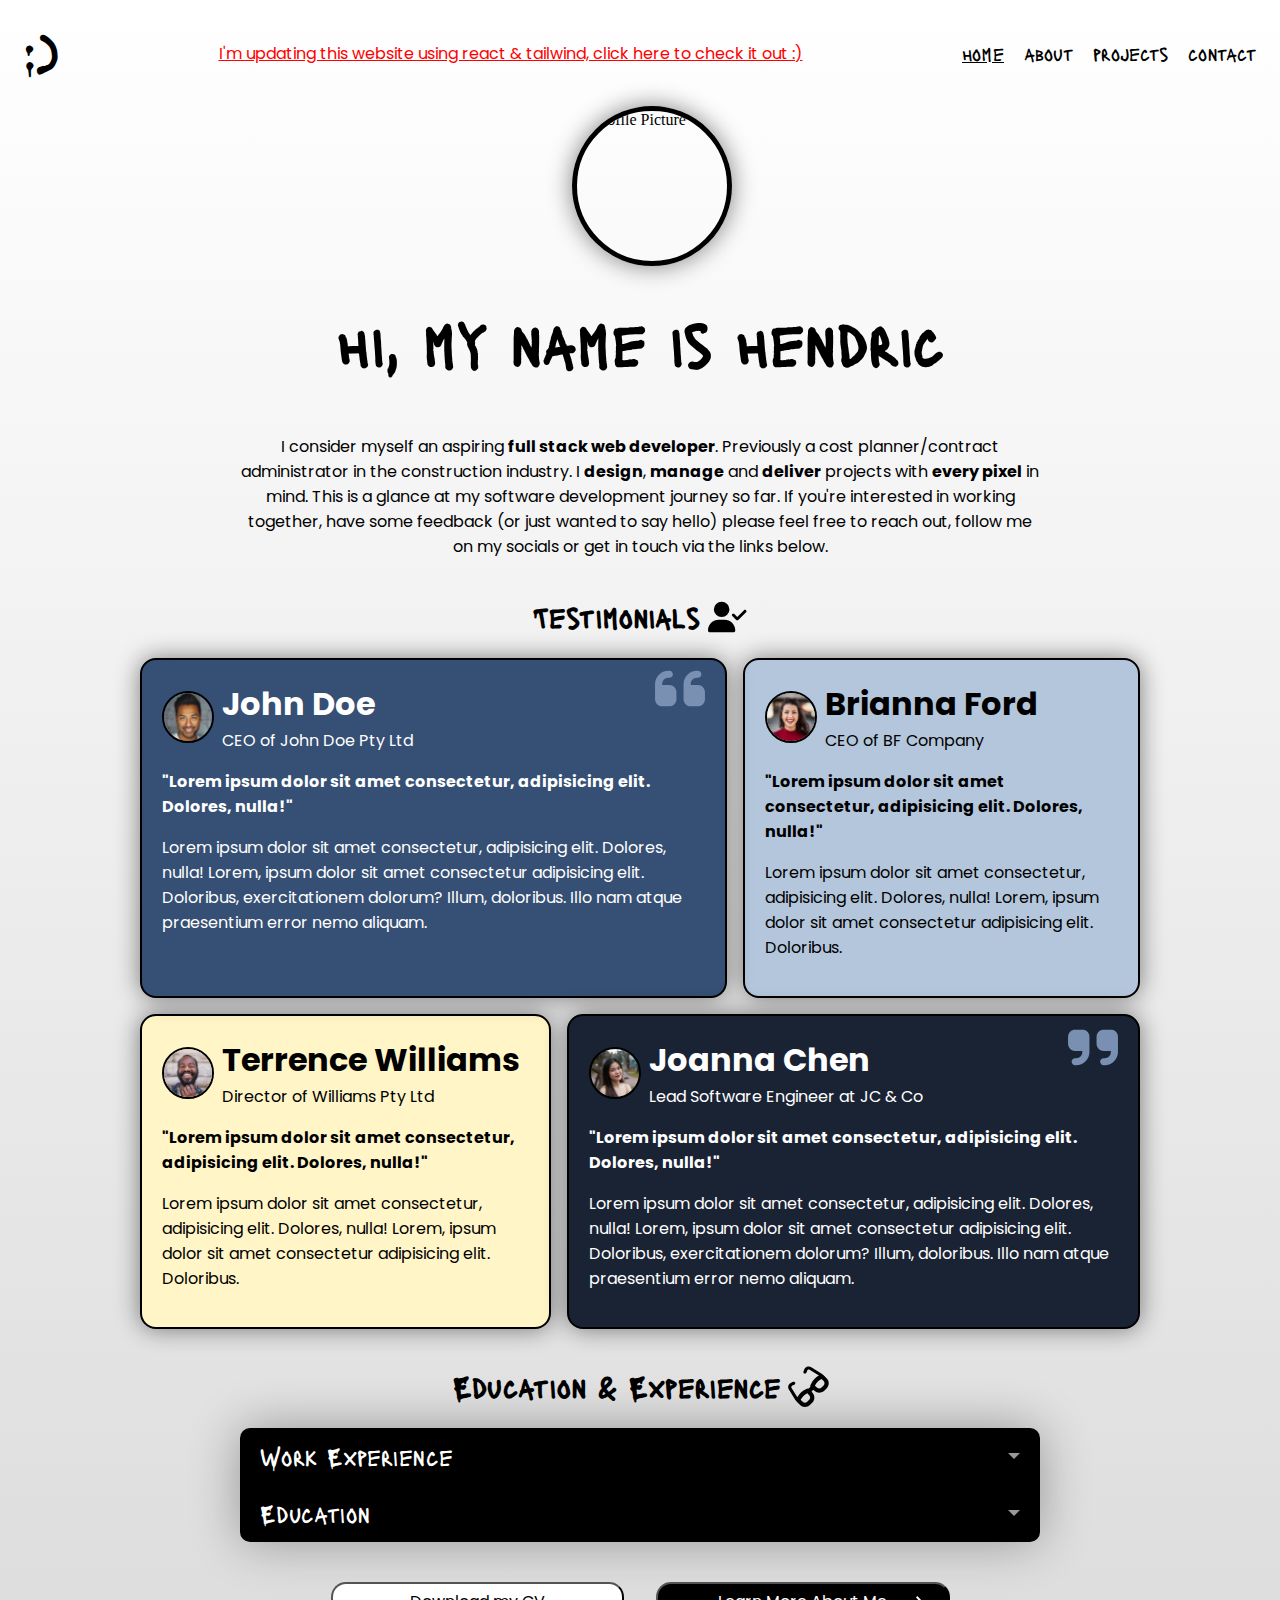
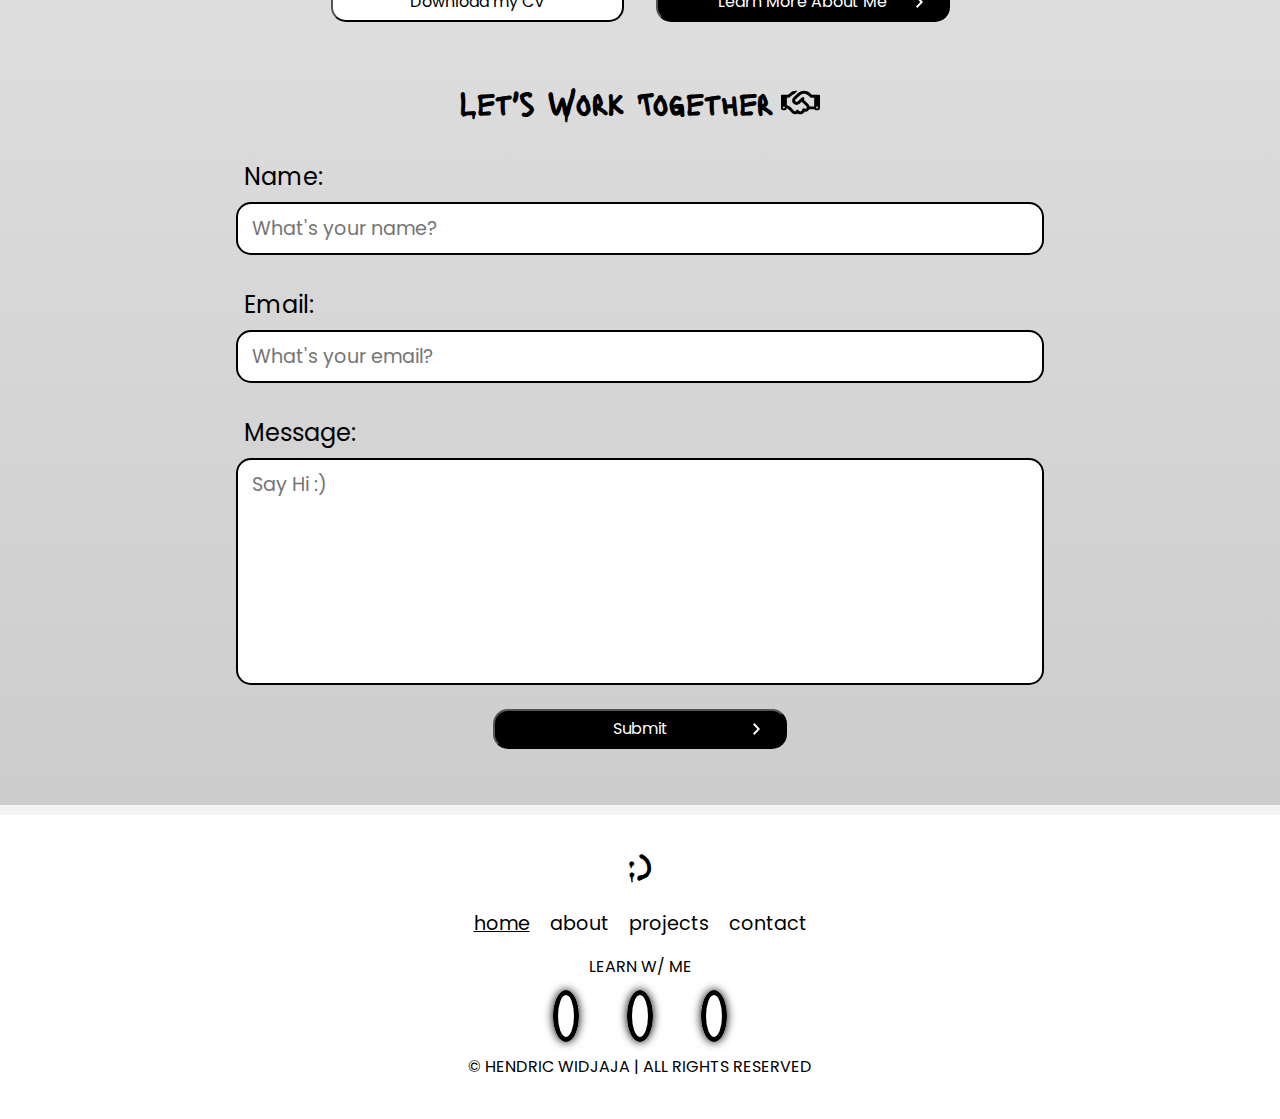
==== commit 2dc88474: "update: Added link to navbar which takes the user to the updated portfolio website" ====
--- a/src/index.html
+++ b/src/index.html
@@ -3,6 +3,7 @@
 <head>
     <meta charset="UTF-8">
     <meta name="viewport" content="width=device-width, initial-scale=1.0">
+    <!-- Title show on webpage tab -->
     <title>Hendric Widjaja | Web Developer</title>
 
     <!-- Link source for 2x google fonts (Poppins & Laquer) -->
@@ -10,7 +11,7 @@
     <link rel="preconnect" href="https://fonts.gstatic.com" crossorigin>
     <link href="https://fonts.googleapis.com/css2?family=Lacquer&family=Poppins:ital,wght@0,100;0,200;0,300;0,400;0,500;0,600;0,700;0,800;0,900;1,100;1,200;1,300;1,400;1,500;1,600;1,700;1,800;1,900&display=swap" rel="stylesheet">
 
-    <!-- Link index.html to external stylesheets (index.css) -->
+    <!-- Link to respective external stylesheets (index.css) -->
     <link rel="stylesheet" href="./styles/index.css">
     <link rel="stylesheet" href="./styles/home.css">
 
@@ -22,32 +23,45 @@
 
 </head>
 <body>
+    <!-- Container which applies gradient background to body and footer -->
     <div class="page-background">
+    <!-- Navigation bar including logo with "active" styling for current page -->
         <header>
             <div id="logo">
                 <a href="#">:)</a>
             </div>
+            <a 
+                id="new-website" 
+                href ="https://hendric-widjaja-v2.netlify.app/" 
+                aria-label="Link to Hendric's new portfolio website" 
+                target="_blank"
+            >
+                I'm updating this website using react & tailwind, click here to check it out :)
+            </a>
             <nav id="nav-items">
-                <a class="active" href ="#">Home</a>
-                <a href ="./pages/about.html">About</a>
-                <a href ="./pages/projects.html">Projects</a>
-                <a href ="./pages/contact.html">Contact</a>
+                <a class="active" href ="#">home</a>
+                <a href ="./pages/about.html">about</a>
+                <a href ="./pages/projects.html">projects</a>
+                <a href ="./pages/contact.html">contact</a>
             </nav>
         </header>
         <main>
+            <!-- Hero section including profile picture and "welcome message" and introduction text -->
             <div class="profile">
                 <img src="./images/profile-picture2.jpg" alt="Profile Picture">
             </div>
             <div class="intro-heading">
-                    <h1>Hi,</h1>
+                    <h1>hi,</h1>
                     <h1>my name</h1>
-                    <h1>is Hendric</h1>
-            </div>
+                    <h1>is hendric</h1>
+            </div>
+            <!-- Strong tags throughout introduction text to accentuate key skills IT employers are looking for -->
             <article class="intro-text">
                 <p>
                     I consider myself an aspiring <strong>full stack web developer</strong>. Previously a cost planner/contract administrator in the construction industry. I <strong>design</strong>, <strong>manage</strong> and <strong>deliver</strong> projects with <strong>every pixel</strong> in mind. This is a glance at my software development journey so far. If you're interested in working together, have some feedback (or just wanted to say hello) please feel free to reach out, follow me on my socials or get in touch via the links below.
                 </p>
             </article>
+            <!-- Section for testimonials. Includes 4x sample testimonials. Layout uses Grid. Content layout of each "tile" uses flex box. -->
             <section class="review-grid">
                 <section class="testimonial-main-heading">
                     <h2>
@@ -102,6 +116,7 @@
                     </div>
                 </article>
             </section>
+            <!-- Section for Education & Experience. Used "accordion" type layout involving hidden checkbox input to enable "accordion" effect. Can also adjust input type to radio to change "accordion" to only open one tab/label at a time. Company names have been linked to their respective official websites (to new tab)-->
             <section class="education-experience">
                 <section class="education-main-heading">
                     <h2>
@@ -179,6 +194,7 @@
                         <div>
                 </div>
             </section>
+            <!-- Section for buttons to allow user to download CV and/or also view about page -->
             <div class="buttons">
                 <div class="btn-div">
                     <a href="./hw-resume-t1a2.pdf" target="_blank" alt="Download my CV">
@@ -191,6 +207,7 @@
                     </a>
                 </div>
             </div>
+            <!-- Section for user to send a message. Includes 3x labels and 3x text input sections with placeholder text (NOTE: Submit button currently does not complete any action) -->
             <form>
                 <div class="lets-work-heading">
                     <h1>Let's Work Together</h1>
@@ -213,10 +230,17 @@
                 </div>
             </form>
         </main>
+        <!-- Footer section which includes text and icons which links (opens new page) to github, linkedin or open mail app to compose an email  -->
         <footer>
             <div id="footer-logo">
                 <a href="#">:)</a>
             </div>
+            <nav id="footer-nav-items">
+                <a class="active" href ="#">home</a>
+                <a href ="./pages/about.html">about</a>
+                <a href ="./pages/projects.html">projects</a>
+                <a href ="./pages/contact.html">contact</a>
+            </nav>
             <section class="footer-text">
                 <p>LEARN W/ ME</p>
             </section>
--- a/src/styles/index.css
+++ b/src/styles/index.css
@@ -1,10 +1,11 @@
-/* Variables */
+/* Variables: Includes "Lacquer" for main heading font and "Poppins" for small text and subheadings*/
 :root {
     --font-heading: "Lacquer";
     --font-secondary: "Poppins";
     --main-background: linear-gradient(rgba(255, 255, 255, 0.354), #c6c6c6)
 }
 
+/* CSS Flexbox containing header, main and footer to set layout of general page. Min-height 100svh to ensure footer stays at bottom of page (svh to ensure smoother scrolling on phones when search bar disappears from top  */
 body {
     display: flex;
     flex-wrap: wrap;
@@ -14,40 +15,64 @@
     margin: 0px;
 }
 
-/* Styling for header section / navigation bar */
+/* Adds animation/transition when loading pages. Targets main section/content only. Change transition takes 0.3s. Opacity from 0 to 1. Page also translates upwards by 20px */
+main {
+    animation: page-transition 0.3s;
+}
+
+@keyframes page-transition {
+    from {
+        opacity: 0;
+        transform: translateY(20px);
+    }
+
+    to {
+        opacity: 1;
+        transform: translateY(0);
+    }
+}
+
+/* Add padding to move logo away from left corner of page */
 #logo {
     padding: 1.5rem;
 }
-
+/* Add styling and transition to logo (smiley face emoji ":)" in "Lacquer" font). Sans-serif backup font */
 #logo a {
-    font-family: var(--font-heading);
+    font-family: var(--font-heading), sans-serif;
+    color: black;
+    font-size: 3rem;
+    text-decoration: none;
+    cursor: pointer;
+    transition: 0.1s ease-in-out;
     display: inline-block;
-    color: black;
-    font-size: 3rem;
-    text-decoration: none;
-    cursor: pointer;
-    transition: 0.1s ease-in-out;
-}
-
+}
+
+/* Add transformation and text-shadow when hover over logo */
 #logo a:hover {
     transform: scale(1.25) rotate(5deg) translate(2px);
     text-shadow: 0 0 16px black;
 }
 
+/* Flexbox to align layout of navigation bar and space between for logo at top and nav items at bottom of flex container */
 header {
     display: flex;
     justify-content: space-between;
     align-items: center;
-}
-
+/* If max width to nav bar to be applied, uncomment below */
+    /* max-width: 1400px;
+    margin: auto; */
+}
+
+/* Styling for nav items. Layout row, aligned with gap and padding */
 #nav-items {
-    font-family:var(--font-heading);
+    font-family:var(--font-heading), sans-serif;
     display: flex;
     align-items: center;
     gap: 20px;
     padding: 1.5rem ;
 }
 
+/* Change nav items from default to black with no underline and add transition 0.1s ease in out to apply scale transformation on hover */
 #nav-items a {
     text-decoration: none;
     color: black;
@@ -56,14 +81,22 @@
     font-size: 1.2rem;
 }
 
+/* Scale nav item by 1.1 when hovered */
 #nav-items a:hover {
     transform: scale(1.1);
 }
 
+/* Underlines respective nav item when page is active (check html header section) */
 #nav-items a.active {
     text-decoration: underline;
 }
 
+#new-website {
+    font-family:var(--font-secondary), sans-serif;
+    color: red
+}
+
+/* Remove "home" nav item when viewport is 450px or less. User can still use "logo" to navigate home */
 @media screen and (max-width: 450px) {
     #nav-items a:first-child {
         display: none;
@@ -77,14 +110,15 @@
 
 /* Styling for footer section */
 footer {
-    background-color: white;
+    background-color: rgb(255, 255, 255);
+    border-top: 10px solid rgba(233, 233, 233, 0.503);
     padding: 32px 16px 16px 16px;
     text-align: center;
 }
 
+/* Styling for logo located in footer ":)". Similar to main logo but smaller font size */
 #footer-logo a {
-    font-family: var(--font-heading);
-    display: inline-block;
+    font-family: var(--font-heading), sans-serif;
     color: black;
     font-size: 2rem;
     text-decoration: none;
@@ -92,15 +126,18 @@
     transition: 0.1s ease-in-out;
 }
 
+/* Scale footer logo by 1.1 and add text shadow on hover */
 #footer-logo a:hover {
     transform: scale(1.1);
     text-shadow: 0 0 16px black;
 }
 
+/* Footer text margin to push up footer text */
 .footer-text {
     margin-bottom: 24px;
 }
 
+/* Flexbox to lay social media icons in a row and centered. Gap to spread icons apart and margin to separate from footer text */
 .social-media {
     display: flex;
     justify-content: center;
@@ -108,6 +145,7 @@
     margin-bottom: 24px;
 }
 
+/* Styling to change default styling of links. Add circle border and box shadow to create "pop" effect */
 .social-media i {
     font-size: 24px;
     color: black;
@@ -120,11 +158,50 @@
     transition: 0.1s ease-in-out;
 }
 
+/* Add transform and box shadow when hovering social media links */
 .social-media i:hover {
     transform: scale(1.1);
     box-shadow: 0 0 25px rgba(0, 0, 0, 0.452);
 }
 
+/* Adjust font to footer with backup font*/
 .footer-text {
-    font-family: var(--font-heading);
+    font-family: var(--font-secondary), sans-serif;
+}
+
+
+/* Styling for footer nav items. Layout row, aligned centre with gap and padding */
+#footer-nav-items {
+    font-family:var(--font-secondary), sans-serif;
+    display: flex;
+    justify-content: center;
+    align-items: center;
+    gap: 20px;
+    padding-top: 1.5rem ;
+}
+
+/* Change footer nav items from default to black with no underline and add transition 0.1s ease in out to apply scale transformation on hover */
+#footer-nav-items a {
+    text-decoration: none;
+    color: black;
+    cursor: pointer;
+    transition: 0.1s ease-in-out;
+    font-size: 1.2rem;
+}
+
+/* Scale nav item by 1.1 when hovered */
+#footer-nav-items a:hover {
+    transform: scale(1.1);
+}
+
+/* Underlines respective footer nav item when page is active (check html header section) */
+#footer-nav-items a.active {
+    text-decoration: underline;
+}
+
+/* Remove "home" nav item when viewport is 450px or less. User can still use "logo" to navigate home */
+@media screen and (max-width: 450px) {
+    #footer-nav-items a:first-child {
+        display: none;
+    }
 }--- a/src/styles/home.css
+++ b/src/styles/home.css
@@ -14,6 +14,7 @@
     border: 5px solid black;
     margin-left: 24px;
     transition: 0.2s ease-in-out;
+    box-shadow: 0 0 25px rgba(0, 0, 0, 0.485);
 }
 
 @media screen and (min-width: 699px) {
@@ -30,6 +31,7 @@
 
 .profile img:hover {
     transform: scale(1.25);
+    box-shadow: 0 0 25px rgb(0, 0, 0);
 }
 
 .intro-heading {
@@ -44,7 +46,7 @@
 }
 
 .intro-heading h1:hover {
-    transform: scale(1.1);
+    transform: scale(1.1) translateY(-8px);
 }
 
 @media screen and (max-width: 698px) {
@@ -139,22 +141,43 @@
     background-color: #364F74;
     color: white;
     position: relative;
+    transition: 0.1s ease-in-out;
 }
 .flex-review-content:nth-child(2) {
     grid-area: two;
     background-color: #B3C6DB;
     color: black;
+    transition: 0.1s ease-in-out;
 }
 .flex-review-content:nth-child(3) {
     grid-area: three;
     background-color: #FFF5C7;
     color: black;
+    transition: 0.1s ease-in-out;
 }
 .flex-review-content:nth-child(4) {
     grid-area: four;
     background-color: #1A2334;
     color: white;
     position: relative;
+    transition: 0.1s ease-in-out;
+}
+
+.flex-review-content:nth-child(1):hover {
+    transform: scale(1.02);
+    box-shadow: 0 0 50px #364F74;
+}
+.flex-review-content:nth-child(2):hover {
+    transform: scale(1.02);
+    box-shadow: 0 0 50px #B3C6DB;
+}
+.flex-review-content:nth-child(3):hover {
+    transform: scale(1.02);
+    box-shadow: 0 0 50px #FFF5C7;
+}
+.flex-review-content:nth-child(4):hover {
+    transform: scale(1.02);
+    box-shadow: 0 0 50px #1A2334;
 }
 
 @media screen and (min-width: 699px) {
@@ -166,9 +189,10 @@
 }
 
 .flex-review-content {
-    border: 3px solid black;
+    border: 2px solid black;
     border-radius: 16px;
     padding: 20px;
+    box-shadow: 0 0 25px rgba(0, 0, 0, 0.485);
 }
 
 .reviewer-details {
@@ -322,7 +346,7 @@
     font-size: 20px;
 }
 
-.frasers-role p {
+.frasers-role > * {
     font-family: var(--font-secondary)
 }
 
@@ -365,8 +389,12 @@
     font-size: 20px;
 }
 
+.education-role > * {
+    font-family: var(--font-secondary)
+}
+
 .education-role p {
-    font-family: var(--font-secondary)
+    white-space: nowrap;
 }
 
 @media screen and (max-width: 841px) {
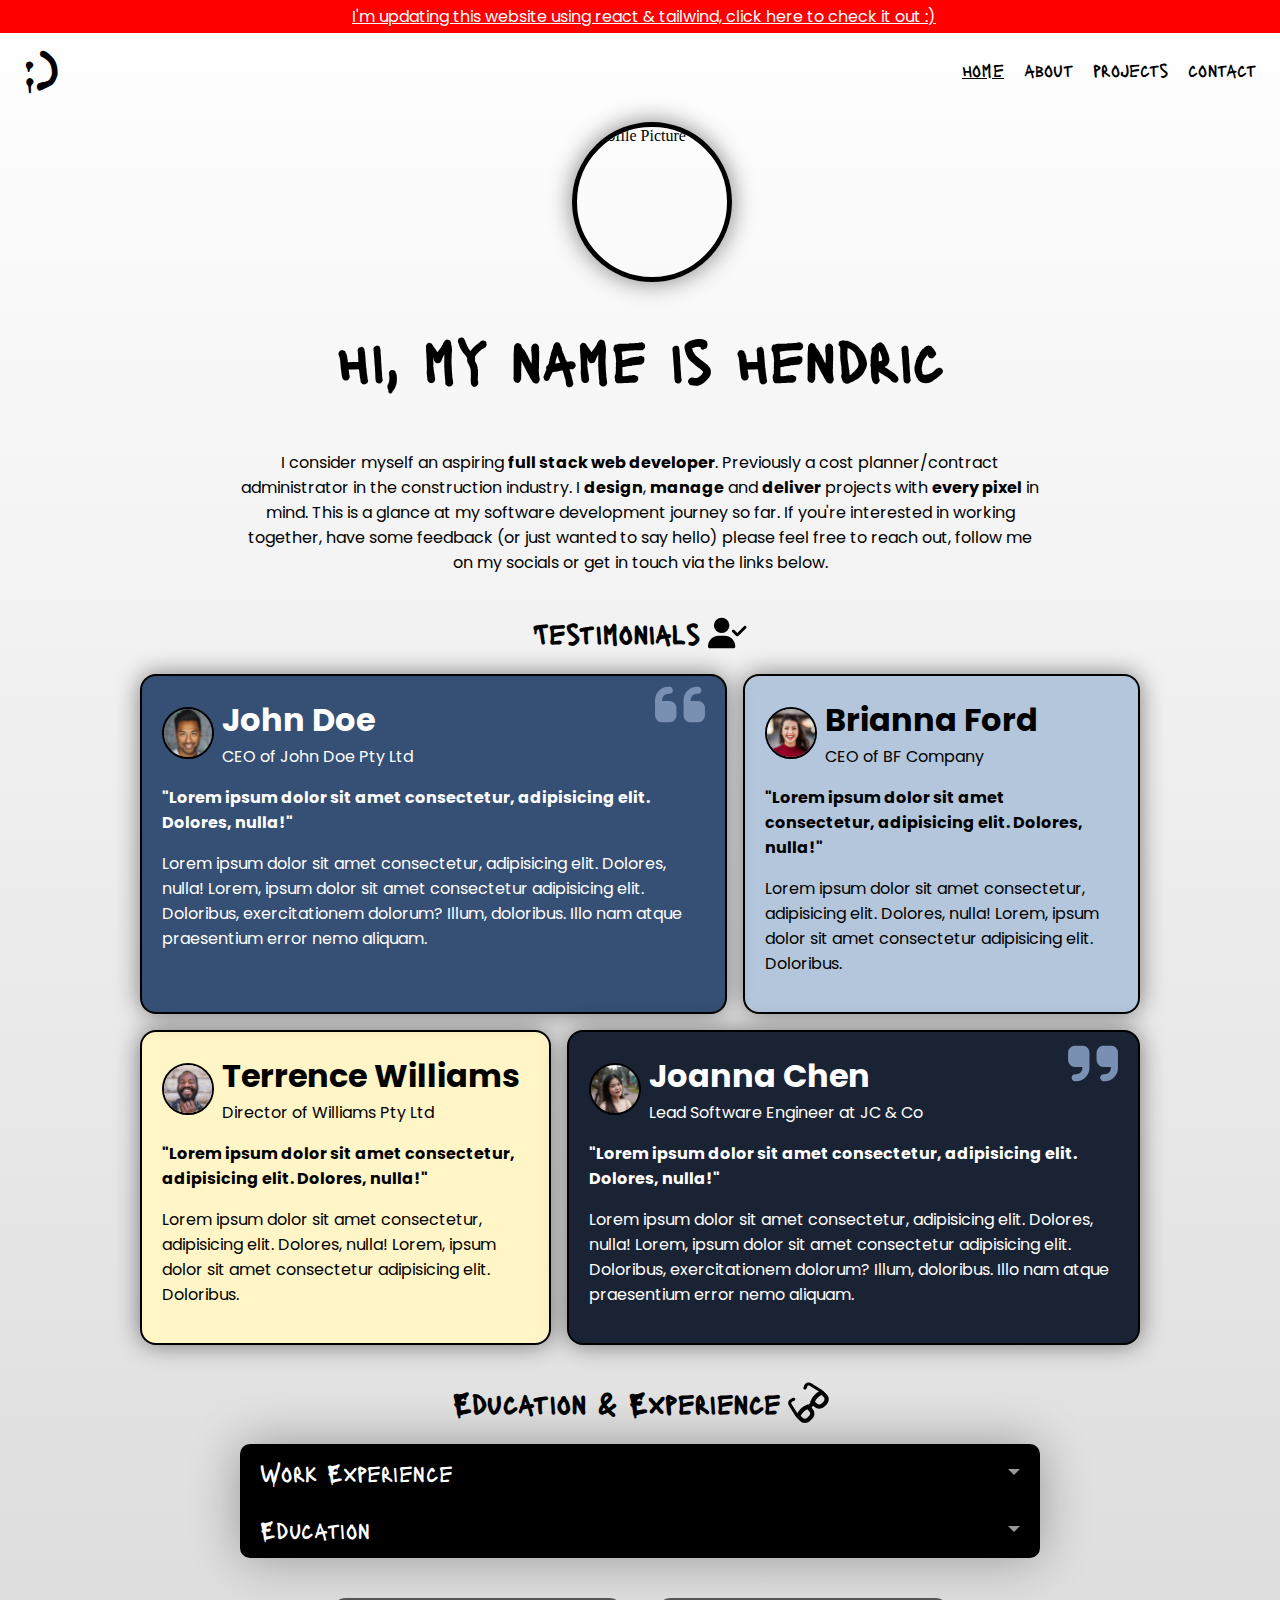
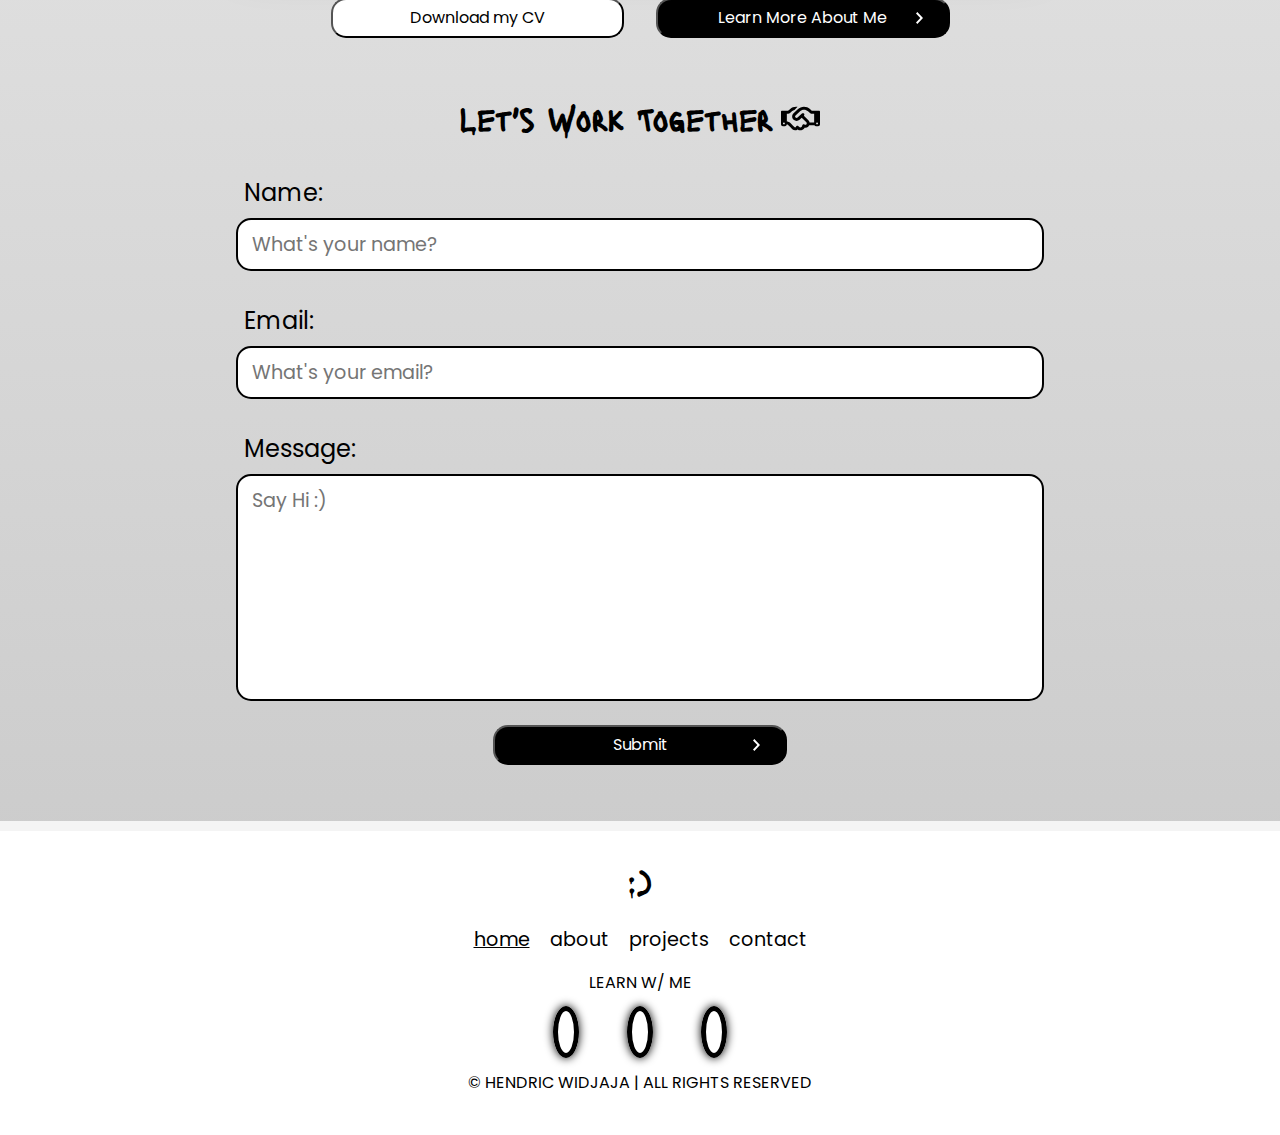
==== commit 4551d522: "fix: Updated alert/notification for updated portfolio website to be separate to navbar and fixed to " ====
--- a/src/index.html
+++ b/src/index.html
@@ -26,18 +26,18 @@
     <!-- Container which applies gradient background to body and footer -->
     <div class="page-background">
     <!-- Navigation bar including logo with "active" styling for current page -->
+        <a 
+            id="new-website" 
+            href ="https://hendric-widjaja-v2.netlify.app/" 
+            aria-label="Link to Hendric's new portfolio website" 
+            target="_blank"
+        >
+        I'm updating this website using react & tailwind, click here to check it out :)
+        </a>     
         <header>
             <div id="logo">
                 <a href="#">:)</a>
             </div>
-            <a 
-                id="new-website" 
-                href ="https://hendric-widjaja-v2.netlify.app/" 
-                aria-label="Link to Hendric's new portfolio website" 
-                target="_blank"
-            >
-                I'm updating this website using react & tailwind, click here to check it out :)
-            </a>
             <nav id="nav-items">
                 <a class="active" href ="#">home</a>
                 <a href ="./pages/about.html">about</a>
--- a/src/styles/index.css
+++ b/src/styles/index.css
@@ -58,6 +58,8 @@
     display: flex;
     justify-content: space-between;
     align-items: center;
+    margin-top: 16px;
+
 /* If max width to nav bar to be applied, uncomment below */
     /* max-width: 1400px;
     margin: auto; */
@@ -93,7 +95,14 @@
 
 #new-website {
     font-family:var(--font-secondary), sans-serif;
-    color: red
+    display: block;
+    text-align: center;
+    background-color: red;
+    color: white;
+    padding: 4px;
+    width: 100%;
+    position: fixed;
+    z-index: 10;
 }
 
 /* Remove "home" nav item when viewport is 450px or less. User can still use "logo" to navigate home */
